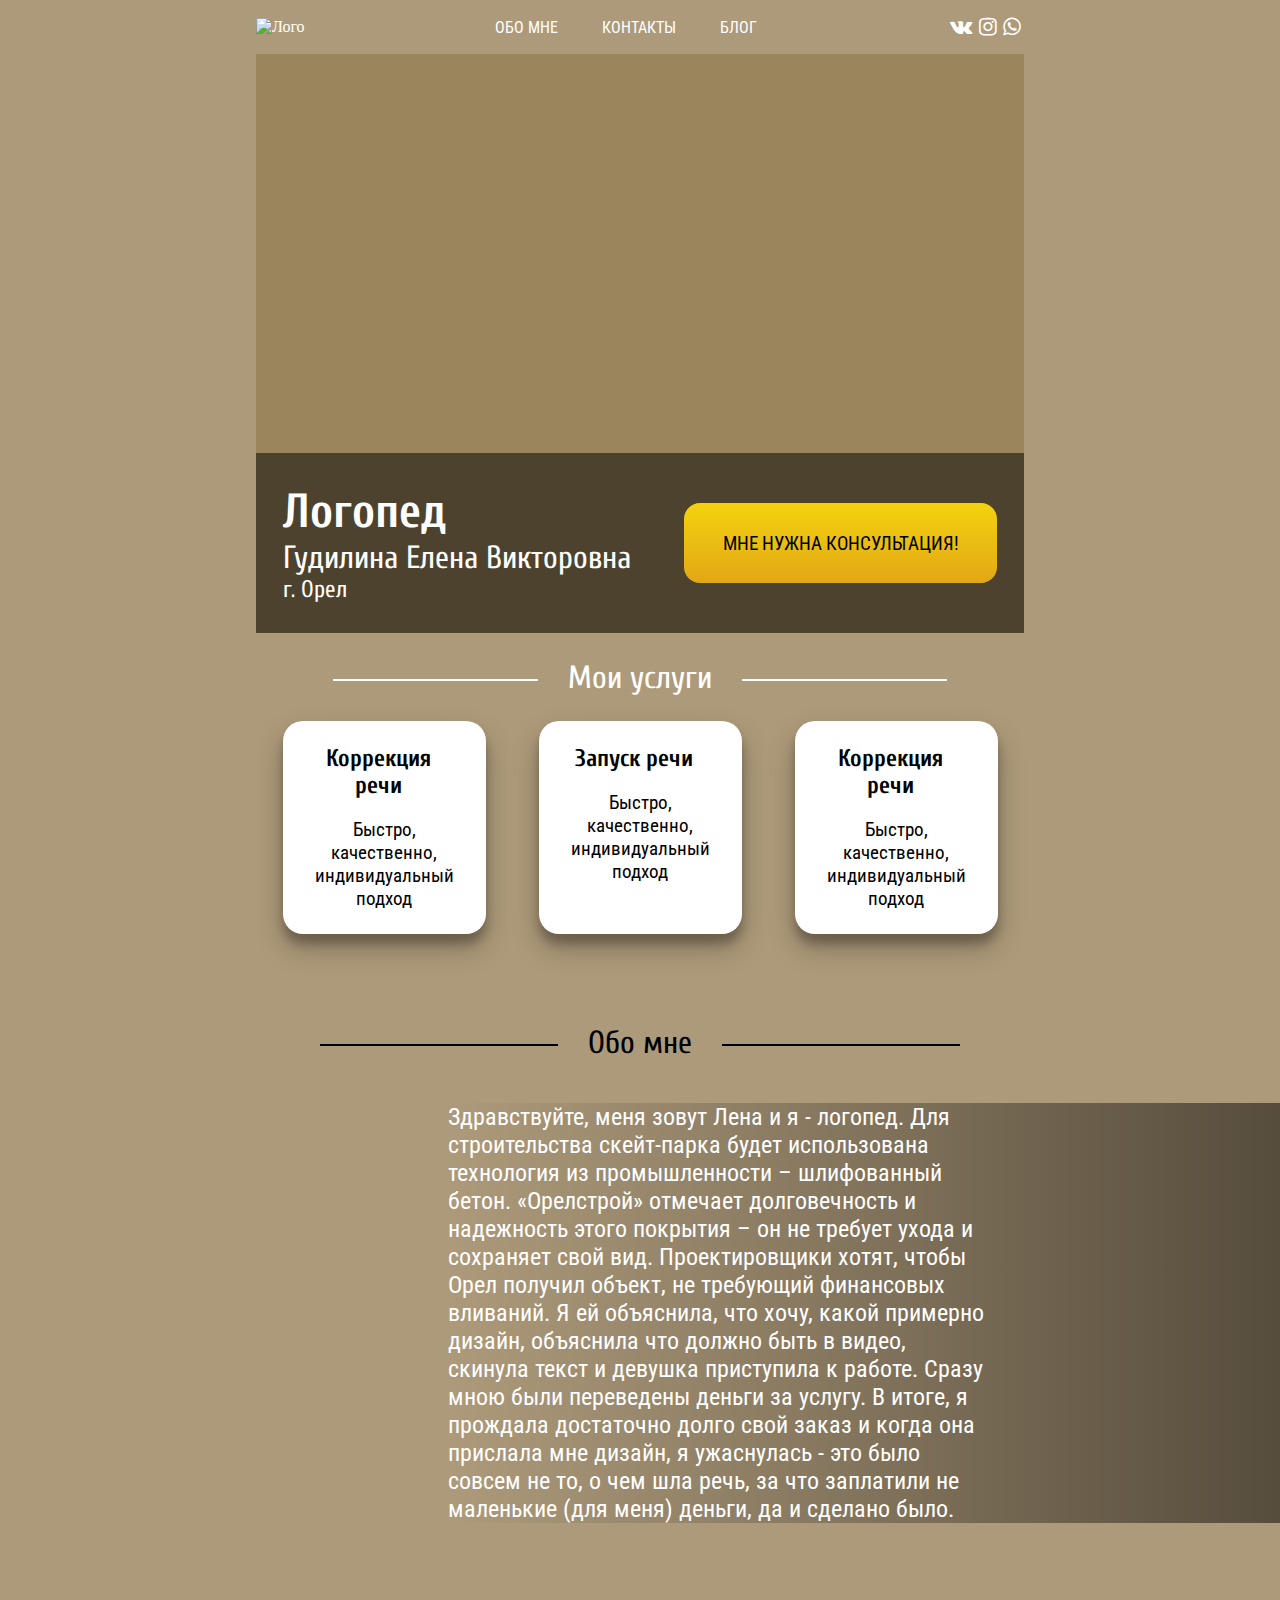
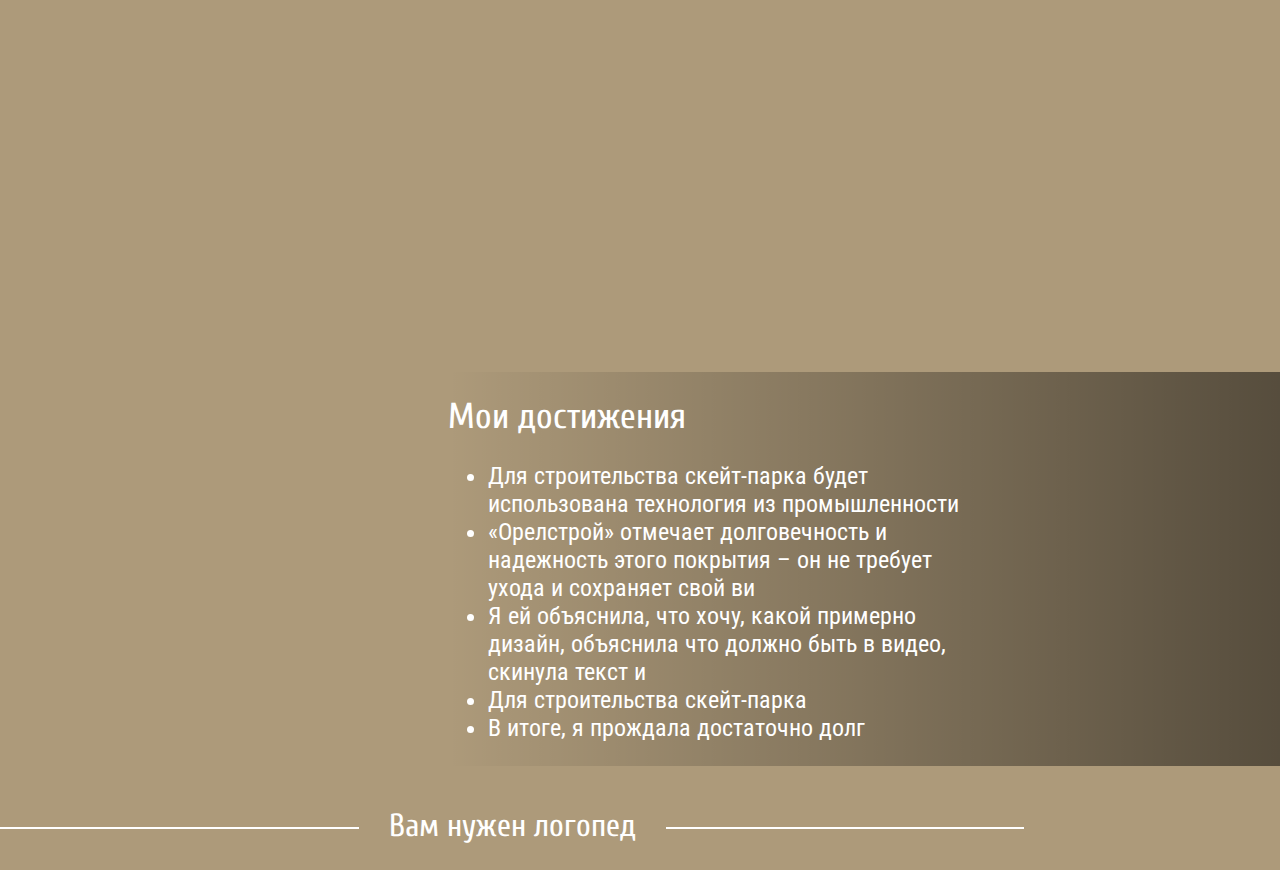
==== index.html @ ac46120a ""About" conpleted" ====
<!DOCTYPE html>
<html lang="ru">
<head>
	<meta charset="UTF-8">
	<title>Document</title>
	
	<link rel="stylesheet" href="https://stackpath.bootstrapcdn.com/font-awesome/4.7.0/css/font-awesome.min.css">
	<link rel="stylesheet" href="css/main.css">
	<link href="https://fonts.googleapis.com/css?family=Cuprum|Roboto+Condensed&display=swap" rel="stylesheet">
	<script src="https://ajax.googleapis.com/ajax/libs/jquery/3.4.1/jquery.min.js"></script>
</head>
<body>
	
<script type="text/javascript">
 $(document).ready(function(){
    $("nav").on("click","a", function (event) {
        event.preventDefault();
        var id  = $(this).attr('href'),
            top = $(id).offset().top;
        $('body,html').animate({scrollTop: top}, 1500);
    });
});
</script>

	<div class="wrapper">
<!-- Титульная часть с меню и картинкой -->			
		<header class="header">
			<div class="header-overlay"></div>
			<div class="menu">
				<div class="menu__logo"><img src="img/logo.png" alt="Лого"></div>
				<nav><ul>
					<li><a class="menu__nav-link" href="#about">ОБО МНЕ</a></li>
					<li><a class="menu__nav-link" href="#">КОНТАКТЫ</a></li>
					<li><a class="menu__nav-link" href="#">БЛОГ</a></li>
				</ul></nav>
				<div class="menu__social">
					<div class="social__social-icon"><a href="#" target="_blank"><i class="fa fa-vk"></i></a></div>
					<div class="social__social-icon"><a href="#" target="_blank"><i class="fa fa-instagram"></i></a></div>
					<div class="social__social-icon"><a href="#" target="_blank"><i class="fa fa-whatsapp"></i></a></div>
				</div>
			</div>
			<div class="title-stripe">
				<div class="text-side">
					<span class="header-big">Логопед</span>
					<span class="header-md">Гудилина Елена Викторовна</span>
					<span class="header-sm">г. Орел</span>
				</div>
				<a class="btn-consult">МНЕ НУЖНА КОНСУЛЬТАЦИЯ!</a>
			</div>
		</header>

			<!-- Услуги -->
		<section class="services">
			<div class="section__header">Мои услуги</div>
			<div class="services__body">
				<div class="services__item">
					<span class="services__item__header">Коррекция речи</span><span class="services__item__body">Быстро, качественно, индивидуальный подход</span>
				</div>
				<div class="services__item">
					<span class="services__item__header">Запуск речи</span><span class="services__item__body">Быстро, качественно, индивидуальный подход</span>
				</div>
				<div class="services__item">
					<span class="services__item__header">Коррекция речи</span><span class="services__item__body">Быстро, качественно, индивидуальный подход</span>
				</div>
			</div>
		</section>
	</div> <!-- Wrapper 60% -->

			<!-- ABOUT -->
	<section id="about">
		<div class="section__header section__header--black">Обо мне</div>
		<div class="wrapper-right">
			<article class="about-1">Здравствуйте, меня зовут Лена и я - логопед. Для строительства скейт-парка будет использована технология из промышленности – шлифованный бетон. «Орелстрой» отмечает долговечность и надежность этого покрытия – он не требует ухода и сохраняет свой вид. Проектировщики хотят, чтобы Орел получил объект, не требующий финансовых вливаний. Я ей объяснила, что хочу, какой примерно дизайн, объяснила что должно быть в видео, скинула текст и девушка приступила к работе. Сразу мною были переведены деньги за услугу. В итоге, я прождала достаточно долго свой заказ и когда она прислала мне дизайн, я ужаснулась - это было совсем не то, о чем шла речь, за что заплатили не маленькие (для меня) деньги, да и сделано было.
			</article>
			<article class="about-1">
				<h1 class="article-header">Мои достижения</h1>
				<ul>
					<li>Для строительства скейт-парка будет использована технология из промышленности</li>
					<li>«Орелстрой» отмечает долговечность и надежность этого покрытия – он не требует ухода и сохраняет свой ви</li>
					<li>Я ей объяснила, что хочу, какой примерно дизайн, объяснила что должно быть в видео, скинула текст и </li>
					<li>Для строительства скейт-парка </li>
					<li>В итоге, я прождала достаточно долг</li>
				</ul>
			</article>
		</div>
	</section>

	<section class="needhelp">
		<header class="section__header">Вам нужен логопед</header>

	</section>

</body>
</html>
---- css/main.css ----
*, *:before, *:after {
  -webkit-box-sizing: border-box;
  box-sizing: border-box; }

body {
  margin: 0;
  background-color: #ad9a7a;
  color: #fff; }

.wrapper {
  width: 60%;
  margin: 0 auto; }

.header {
  display: -webkit-box;
  display: -ms-flexbox;
  display: flex;
  -webkit-box-orient: vertical;
  -webkit-box-direction: normal;
  -ms-flex-direction: column;
  flex-direction: column;
  -webkit-box-pack: justify;
  -ms-flex-pack: justify;
  justify-content: space-between;
  background: url(../img/title-pic.jpg) no-repeat center;
  position: relative;
  min-height: 633px; }

.header-overlay {
  position: absolute;
  opacity: .74;
  z-index: 0;
  left: 0;
  top: 0;
  width: 100%;
  height: 100%;
  background-color: #957e53;
  -webkit-transition: 0.8s;
  -o-transition: 0.8s;
  transition: 0.8s; }
  .header-overlay:hover {
    opacity: 0; }

.menu {
  display: -webkit-box;
  display: -ms-flexbox;
  display: flex;
  -webkit-box-pack: justify;
  -ms-flex-pack: justify;
  justify-content: space-between;
  -webkit-box-align: center;
  -ms-flex-align: center;
  align-items: center;
  background-color: #ad9a7a;
  height: 6vh;
  z-index: 1; }

nav {
  width: 40%; }

nav ul {
  display: -webkit-box;
  display: -ms-flexbox;
  display: flex;
  -ms-flex-pack: distribute;
  justify-content: space-around;
  -webkit-box-align: center;
  -ms-flex-align: center;
  align-items: center;
  padding: 0;
  list-style: none;
  font-family: "Roboto Condensed";
  font-style: uppercase; }

.menu__nav-link {
  text-decoration: none;
  color: #fff;
  -webkit-transition: 1s;
  -o-transition: 1s;
  transition: 1s; }

.menu__social {
  display: -webkit-box;
  display: -ms-flexbox;
  display: flex;
  -ms-flex-pack: distribute;
  justify-content: space-around;
  -webkit-box-align: center;
  -ms-flex-align: center;
  align-items: center;
  width: 10%; }

.social__social-icon {
  font-size: 1.3rem; }

.social__social-icon a {
  display: block;
  color: #fff;
  text-decoration: none; }
  .social__social-icon a:visited {
    color: #fff; }

.social__social-icon .fa-vk:hover {
  color: #507299; }

.social__social-icon .fa-instagram:hover {
  border-radius: 5px;
  color: white;
  background: -webkit-linear-gradient(247deg, #833ab4 0%, #fd1d1d 50%, #fcb045 100%);
  background: -o-linear-gradient(247deg, #833ab4 0%, #fd1d1d 50%, #fcb045 100%);
  background: linear-gradient(203deg, #833ab4 0%, #fd1d1d 50%, #fcb045 100%); }

.social__social-icon .fa-whatsapp:hover {
  color: #25d366; }

.title-stripe {
  display: -webkit-box;
  display: -ms-flexbox;
  display: flex;
  -ms-flex-pack: distribute;
  justify-content: space-around;
  -webkit-box-align: center;
  -ms-flex-align: center;
  align-items: center;
  background: rgba(0, 0, 0, 0.5);
  z-index: 1;
  height: 20vh; }

.text-side {
  display: -webkit-box;
  display: -ms-flexbox;
  display: flex;
  -webkit-box-orient: vertical;
  -webkit-box-direction: normal;
  -ms-flex-direction: column;
  flex-direction: column;
  -ms-flex-pack: distribute;
  justify-content: space-around; }

.header-big {
  display: block;
  font: bold 3rem "Cuprum";
  opacity: 1; }

.header-md {
  display: block;
  font: 2rem "Cuprum"; }

.header-sm {
  display: block;
  font: 1.5rem "Cuprum"; }

a.btn-consult {
  color: black;
  font: 1.2rem "Roboto Condensed";
  text-decoration: none;
  cursor: pointer;
  padding: 1.5em 2em;
  outline: none;
  border: 2px 0 solid none #FDBE33 #000 #D77206;
  border-radius: 16px;
  background: -webkit-gradient(linear, left top, left bottom, from(#f3d20f), to(#e3a716)) #E38916;
  background: -webkit-linear-gradient(#f3d20f, #e3a716) #E38916;
  background: -o-linear-gradient(#f3d20f, #e3a716) #E38916;
  background: linear-gradient(#f3d20f, #e3a716) #E38916;
  -webkit-transition: 0.2s;
  -o-transition: 0.2s;
  transition: 0.2s; }

a.btn-consult:hover {
  background: -webkit-gradient(linear, left top, left bottom, from(#f5ae00), to(#f5ad00)) #f5ae00;
  background: -webkit-linear-gradient(#f5ae00, #f5ad00) #f5ae00;
  background: -o-linear-gradient(#f5ae00, #f5ad00) #f5ae00;
  background: linear-gradient(#f5ae00, #f5ad00) #f5ae00; }

a.btn-consult:active {
  background: -webkit-gradient(linear, left top, left bottom, from(#f59500), to(#f5ae00)) #f59500;
  background: -webkit-linear-gradient(#f59500, #f5ae00) #f59500;
  background: -o-linear-gradient(#f59500, #f5ae00) #f59500;
  background: linear-gradient(#f59500, #f5ae00) #f59500; }

.services {
  display: -webkit-box;
  display: -ms-flexbox;
  display: flex;
  -webkit-box-orient: vertical;
  -webkit-box-direction: normal;
  -ms-flex-direction: column;
  flex-direction: column;
  -webkit-box-align: center;
  -ms-flex-align: center;
  align-items: center; }

.section__header {
  width: 80%;
  padding: 0.8em;
  font: 2rem "Cuprum";
  text-align: center;
  overflow: hidden; }
  .section__header:before, .section__header:after {
    content: '';
    display: inline-block;
    vertical-align: middle;
    width: 100%;
    height: 2px;
    background: #fff;
    position: relative; }
  .section__header:before {
    margin-left: -100%;
    left: -30px; }
  .section__header:after {
    margin-right: -100%;
    right: -30px; }

.section__header--black {
  width: 50%;
  color: black; }
  .section__header--black:before {
    background: black; }
  .section__header--black:after {
    background: black; }

.services__body {
  display: -webkit-box;
  display: -ms-flexbox;
  display: flex;
  -ms-flex-pack: distribute;
  justify-content: space-around;
  padding-bottom: 4em;
  -ms-flex-wrap: wrap;
  flex-wrap: wrap; }

.services__item {
  -ms-flex-preferred-size: 23%;
  flex-basis: 23%;
  color: black;
  font: "Roboto Condensed";
  padding: 1.5em 2em;
  border-radius: 20px;
  background: white;
  -webkit-box-shadow: 0 14px 28px rgba(0, 0, 0, 0.25), 0 10px 10px rgba(0, 0, 0, 0.22);
  box-shadow: 0 14px 28px rgba(0, 0, 0, 0.25), 0 10px 10px rgba(0, 0, 0, 0.22); }

.services__item__header {
  padding: 0 0.5em 0.8em 0;
  display: block;
  text-align: center;
  color: black;
  font: bold 1.5em "Cuprum"; }

.services__item__body {
  display: block;
  text-align: center;
  color: black;
  font: 1.2em "Roboto Condensed"; }

#about {
  display: -webkit-box;
  display: -ms-flexbox;
  display: flex;
  -webkit-box-orient: vertical;
  -webkit-box-direction: normal;
  -ms-flex-direction: column;
  flex-direction: column;
  -webkit-box-align: center;
  -ms-flex-align: center;
  align-items: center;
  background: url("../img/about-bg.jpg") no-repeat center;
  background-size: cover;
  min-height: 1295px; }

.wrapper-right {
  width: 65%;
  height: 70vh;
  display: -webkit-box;
  display: -ms-flexbox;
  display: flex;
  -webkit-box-orient: vertical;
  -webkit-box-direction: normal;
  -ms-flex-direction: column;
  flex-direction: column;
  -webkit-box-pack: justify;
  -ms-flex-pack: justify;
  justify-content: space-between;
  -ms-flex-item-align: end;
  align-self: flex-end;
  padding: 1em 0;
  min-height: 1295px; }

.about-1 {
  padding-right: 35%;
  background: -webkit-gradient(linear, left top, right top, from(rgba(0, 0, 0, 0)), to(rgba(0, 0, 0, 0.5)));
  background: -webkit-linear-gradient(left, rgba(0, 0, 0, 0) 0%, rgba(0, 0, 0, 0.5) 100%);
  background: -o-linear-gradient(left, rgba(0, 0, 0, 0) 0%, rgba(0, 0, 0, 0.5) 100%);
  background: linear-gradient(90deg, rgba(0, 0, 0, 0) 0%, rgba(0, 0, 0, 0.5) 100%);
  font: 1.5em "Roboto Condensed"; }

.article-header {
  font: 1.5em "Cuprum"; }
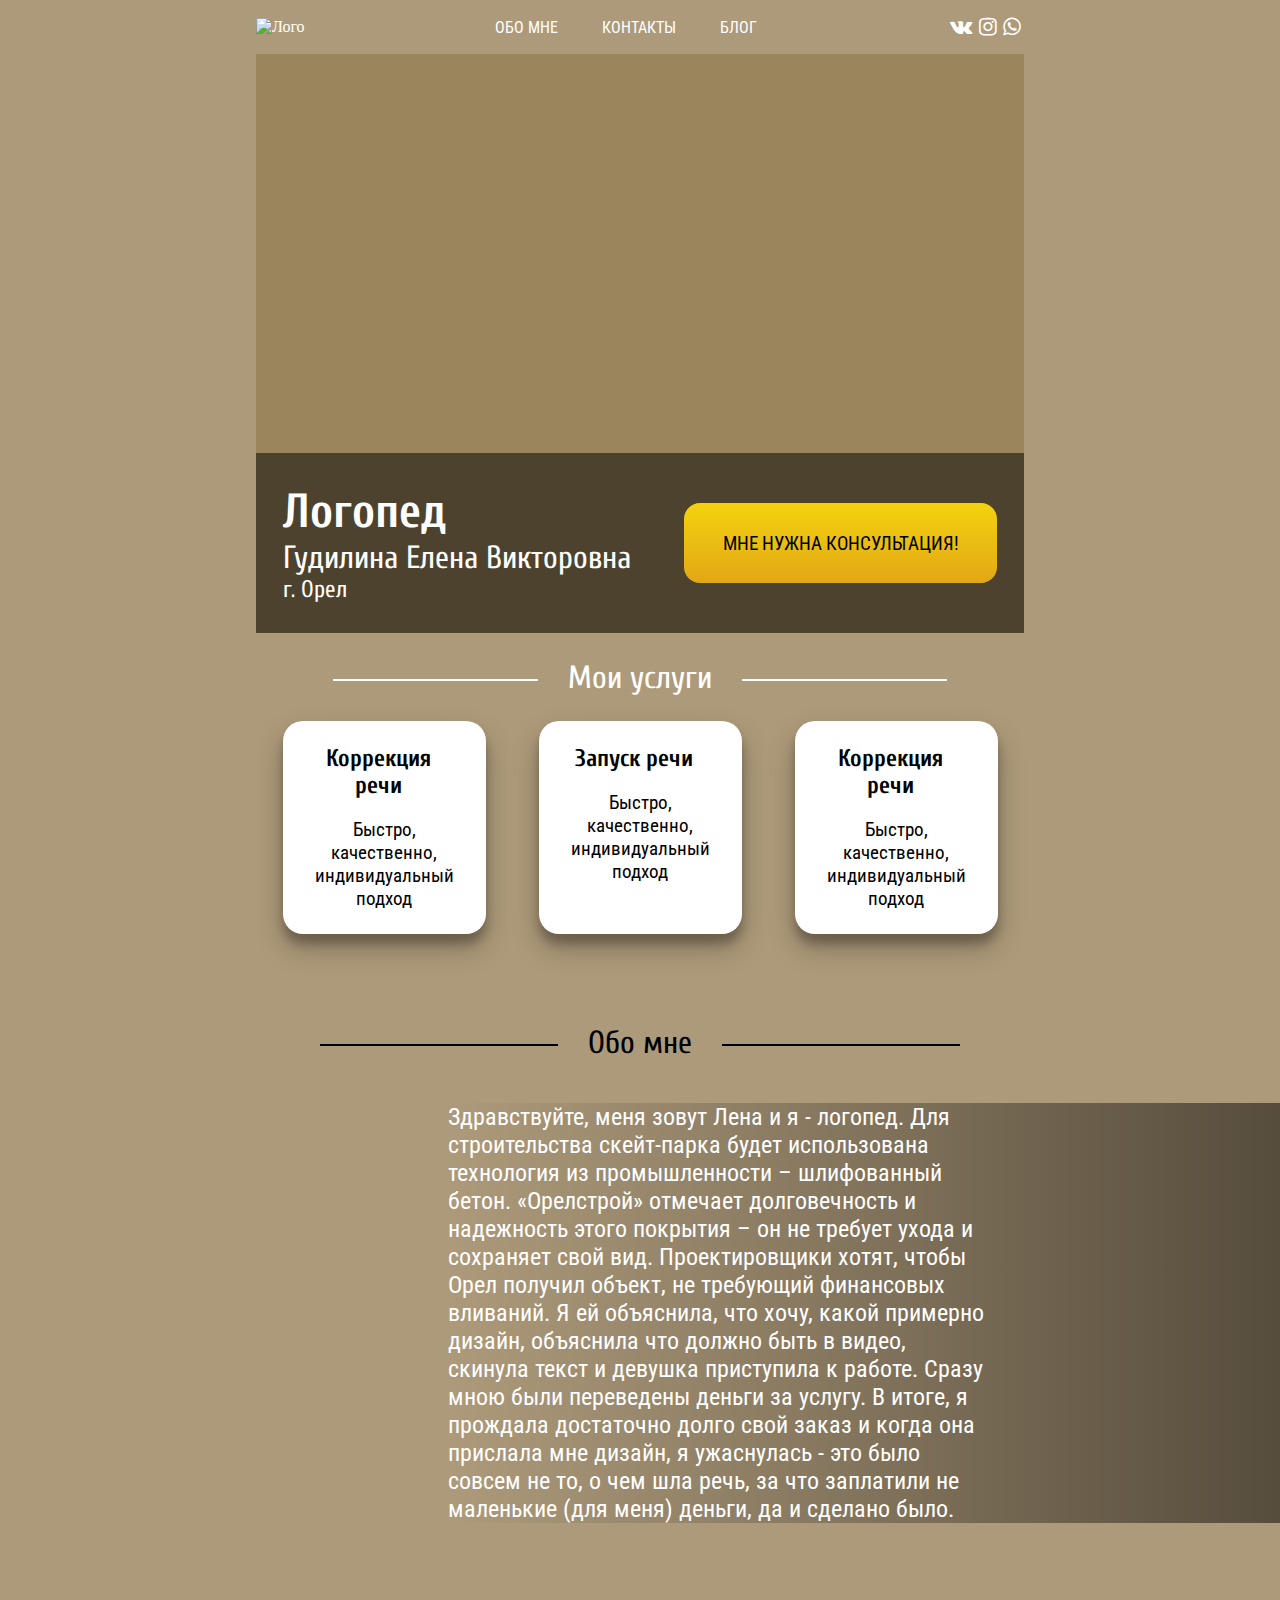
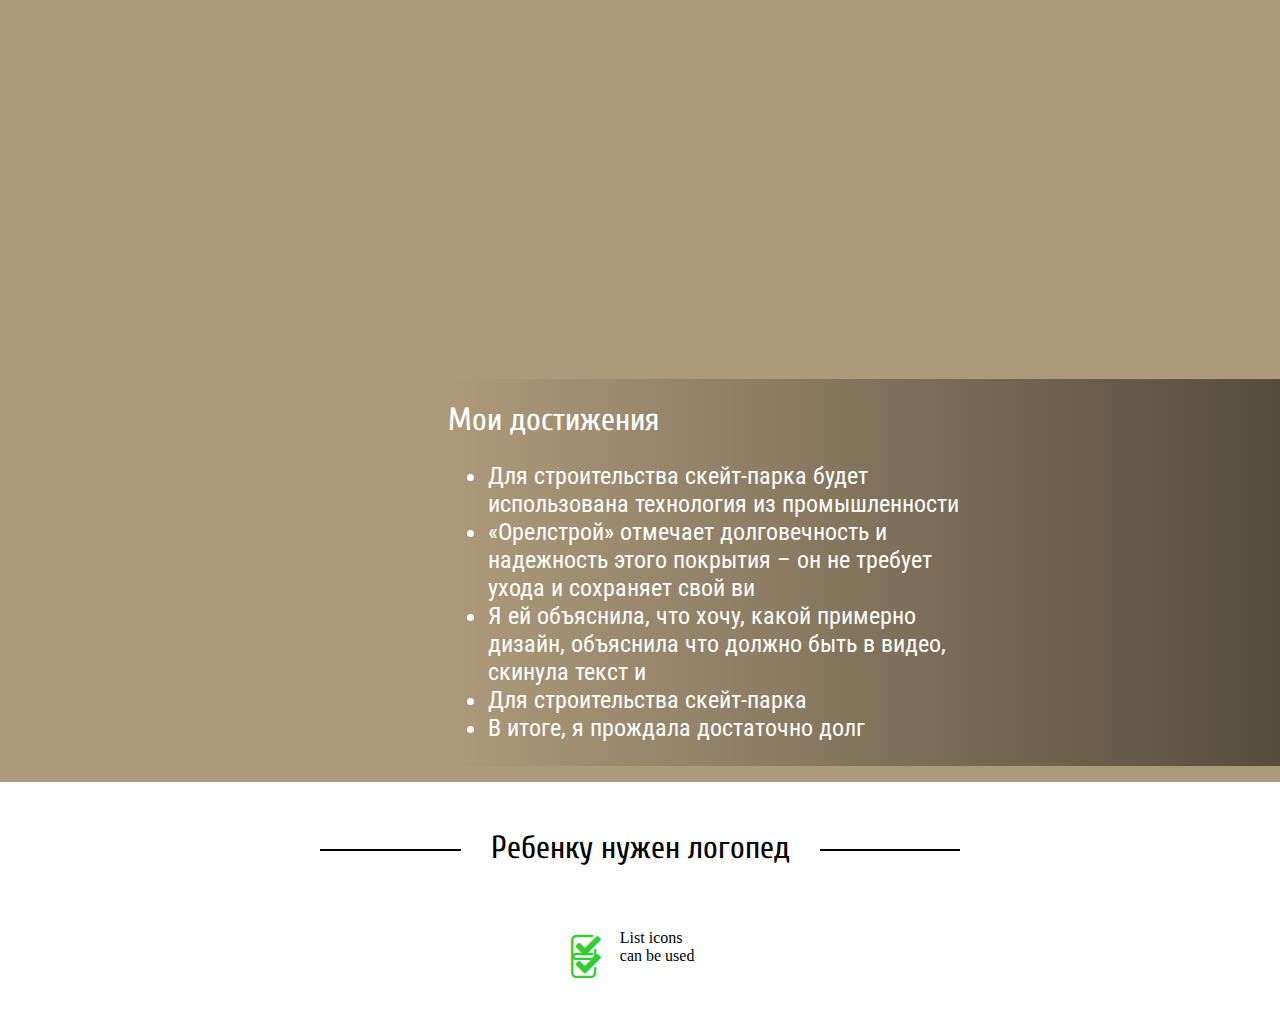
==== commit ccdc6c9a: "починил после неудачного объединения веток" ====
--- a/index.html
+++ b/index.html
@@ -70,10 +70,10 @@
 	<section id="about">
 		<div class="section__header section__header--black">Обо мне</div>
 		<div class="wrapper-right">
-			<article class="about-1">Здравствуйте, меня зовут Лена и я - логопед. Для строительства скейт-парка будет использована технология из промышленности – шлифованный бетон. «Орелстрой» отмечает долговечность и надежность этого покрытия – он не требует ухода и сохраняет свой вид. Проектировщики хотят, чтобы Орел получил объект, не требующий финансовых вливаний. Я ей объяснила, что хочу, какой примерно дизайн, объяснила что должно быть в видео, скинула текст и девушка приступила к работе. Сразу мною были переведены деньги за услугу. В итоге, я прождала достаточно долго свой заказ и когда она прислала мне дизайн, я ужаснулась - это было совсем не то, о чем шла речь, за что заплатили не маленькие (для меня) деньги, да и сделано было.
+			<article class="about-article">Здравствуйте, меня зовут Лена и я - логопед. Для строительства скейт-парка будет использована технология из промышленности – шлифованный бетон. «Орелстрой» отмечает долговечность и надежность этого покрытия – он не требует ухода и сохраняет свой вид. Проектировщики хотят, чтобы Орел получил объект, не требующий финансовых вливаний. Я ей объяснила, что хочу, какой примерно дизайн, объяснила что должно быть в видео, скинула текст и девушка приступила к работе. Сразу мною были переведены деньги за услугу. В итоге, я прождала достаточно долго свой заказ и когда она прислала мне дизайн, я ужаснулась - это было совсем не то, о чем шла речь, за что заплатили не маленькие (для меня) деньги, да и сделано было.
 			</article>
-			<article class="about-1">
-				<h1 class="article-header">Мои достижения</h1>
+			<article class="about-article">
+				<h1 class="header-md">Мои достижения</h1>
 				<ul>
 					<li>Для строительства скейт-парка будет использована технология из промышленности</li>
 					<li>«Орелстрой» отмечает долговечность и надежность этого покрытия – он не требует ухода и сохраняет свой ви</li>
@@ -85,9 +85,16 @@
 		</div>
 	</section>
 
-	<section class="needhelp">
-		<header class="section__header">Вам нужен логопед</header>
-
+	<section id="needhelp">
+		<h1 class="section__header section__header--black">Ребенку нужен логопед</h1>
+		<div class="section-wrapper">
+		<!--	<div class="needhelp-item"><i class="fa fa-check-square-o"></i><span class="center">ASDFGasdfsdjkfhskdj</span></div>-->
+<ul class="fa-ul">
+  <li><i class="fa-li fa fa-check-square-o"></i>List icons</li>
+  <li><i class="fa-li fa fa-check-square-o"></i>can be used</li>
+</ul>
+		</ul>
+		</div>
 	</section>
 
 </body>
--- a/css/main.css
+++ b/css/main.css
@@ -91,6 +91,7 @@
   width: 10%; }
 
 .social__social-icon {
+  display: block;
   font-size: 1.3rem; }
 
 .social__social-icon a {
@@ -287,7 +288,7 @@
   padding: 1em 0;
   min-height: 1295px; }
 
-.about-1 {
+.about-article {
   padding-right: 35%;
   background: -webkit-gradient(linear, left top, right top, from(rgba(0, 0, 0, 0)), to(rgba(0, 0, 0, 0.5)));
   background: -webkit-linear-gradient(left, rgba(0, 0, 0, 0) 0%, rgba(0, 0, 0, 0.5) 100%);
@@ -295,5 +296,49 @@
   background: linear-gradient(90deg, rgba(0, 0, 0, 0) 0%, rgba(0, 0, 0, 0.5) 100%);
   font: 1.5em "Roboto Condensed"; }
 
-.article-header {
-  font: 1.5em "Cuprum"; }
+#needhelp {
+  display: -webkit-box;
+  display: -ms-flexbox;
+  display: flex;
+  -webkit-box-orient: vertical;
+  -webkit-box-direction: normal;
+  -ms-flex-direction: column;
+  flex-direction: column;
+  -webkit-box-align: center;
+  -ms-flex-align: center;
+  align-items: center;
+  background: white;
+  color: black; }
+
+.section-wrapper {
+  display: -webkit-box;
+  display: -ms-flexbox;
+  display: flex;
+  -ms-flex-pack: distribute;
+  justify-content: space-around;
+  -ms-flex-wrap: wrap;
+  flex-wrap: wrap;
+  flex-wrap: wrap;
+  color: black;
+  padding: 0 0 3rem 0; }
+
+.needhelp-item {
+  -ms-flex-preferred-size: 40%;
+  flex-basis: 40%;
+  border: 1px solid red;
+  font: 1.5em "Roboto Condensed";
+  text-align: center;
+  color: black; }
+
+.fa-check-square-o {
+  display: inline-block;
+  font-size: 3em;
+  color: #3c3; }
+
+.center {
+  display: inline-block;
+  border: 1px solid red; }
+
+.fa-li {
+  font-size: 2em;
+  display: block; }
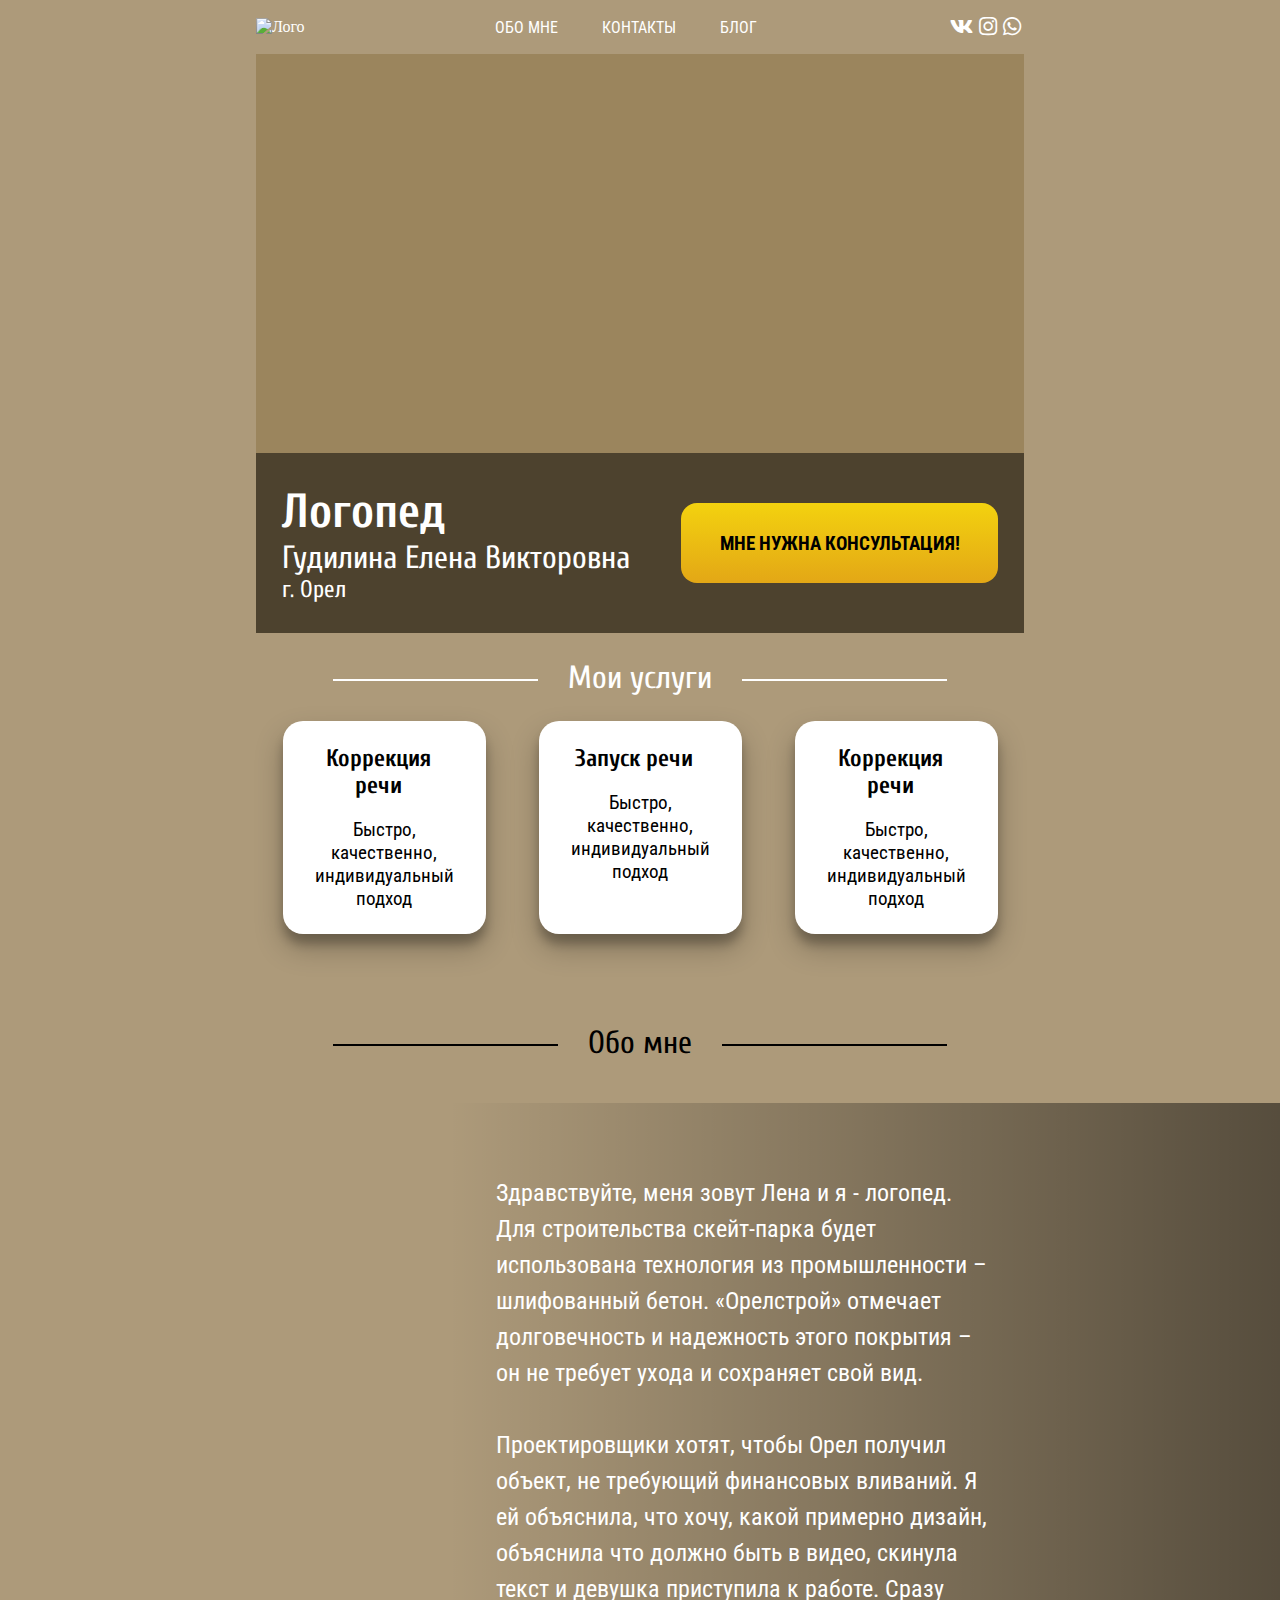
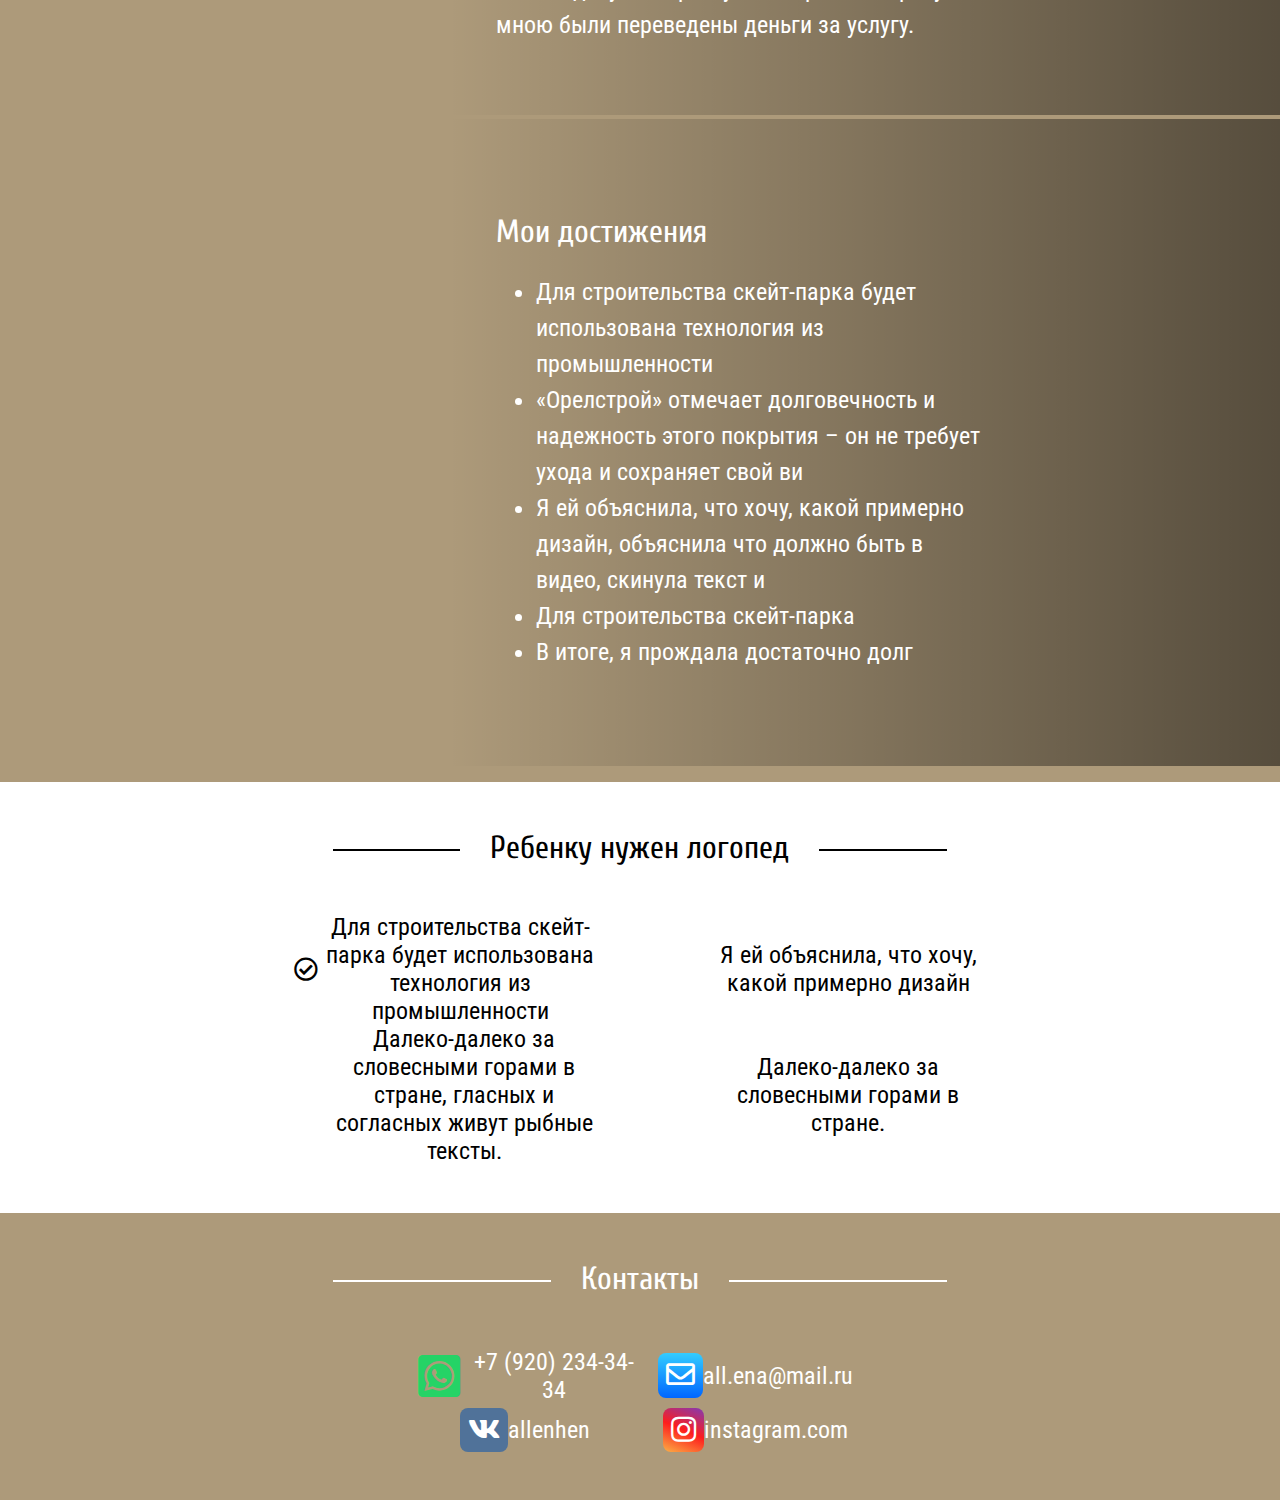
==== commit 804ef6fd: "Contacts pics" ====
--- a/index.html
+++ b/index.html
@@ -4,7 +4,8 @@
 	<meta charset="UTF-8">
 	<title>Document</title>
 	
-	<link rel="stylesheet" href="https://stackpath.bootstrapcdn.com/font-awesome/4.7.0/css/font-awesome.min.css">
+	<!-- <link rel="stylesheet" href="https://stackpath.bootstrapcdn.com/font-awesome/4.7.0/css/font-awesome.min.css"> -->
+	<link rel="stylesheet" href="https://cdnjs.cloudflare.com/ajax/libs/font-awesome/5.9.0/css/all.css">
 	<link rel="stylesheet" href="css/main.css">
 	<link href="https://fonts.googleapis.com/css?family=Cuprum|Roboto+Condensed&display=swap" rel="stylesheet">
 	<script src="https://ajax.googleapis.com/ajax/libs/jquery/3.4.1/jquery.min.js"></script>
@@ -34,9 +35,9 @@
 					<li><a class="menu__nav-link" href="#">БЛОГ</a></li>
 				</ul></nav>
 				<div class="menu__social">
-					<div class="social__social-icon"><a href="#" target="_blank"><i class="fa fa-vk"></i></a></div>
-					<div class="social__social-icon"><a href="#" target="_blank"><i class="fa fa-instagram"></i></a></div>
-					<div class="social__social-icon"><a href="#" target="_blank"><i class="fa fa-whatsapp"></i></a></div>
+					<div class="social__social-icon"><a href="#" target="_blank"><i class="fab fa-vk"></i></a></div>
+					<div class="social__social-icon"><a href="#" target="_blank"><i class="fab fa-instagram"></i></a></div>
+					<div class="social__social-icon"><a href="#" target="_blank"><i class="fab fa-whatsapp"></i></a></div>
 				</div>
 			</div>
 			<div class="title-stripe">
@@ -70,7 +71,8 @@
 	<section id="about">
 		<div class="section__header section__header--black">Обо мне</div>
 		<div class="wrapper-right">
-			<article class="about-article">Здравствуйте, меня зовут Лена и я - логопед. Для строительства скейт-парка будет использована технология из промышленности – шлифованный бетон. «Орелстрой» отмечает долговечность и надежность этого покрытия – он не требует ухода и сохраняет свой вид. Проектировщики хотят, чтобы Орел получил объект, не требующий финансовых вливаний. Я ей объяснила, что хочу, какой примерно дизайн, объяснила что должно быть в видео, скинула текст и девушка приступила к работе. Сразу мною были переведены деньги за услугу. В итоге, я прождала достаточно долго свой заказ и когда она прислала мне дизайн, я ужаснулась - это было совсем не то, о чем шла речь, за что заплатили не маленькие (для меня) деньги, да и сделано было.
+			<article class="about-article">Здравствуйте, меня зовут Лена и я - логопед. Для строительства скейт-парка будет использована технология из промышленности – шлифованный бетон. «Орелстрой» отмечает долговечность и надежность этого покрытия – он не требует ухода и сохраняет свой вид.<br><br>
+			 Проектировщики хотят, чтобы Орел получил объект, не требующий финансовых вливаний. Я ей объяснила, что хочу, какой примерно дизайн, объяснила что должно быть в видео, скинула текст и девушка приступила к работе. Сразу мною были переведены деньги за услугу. 
 			</article>
 			<article class="about-article">
 				<h1 class="header-md">Мои достижения</h1>
@@ -87,15 +89,23 @@
 
 	<section id="needhelp">
 		<h1 class="section__header section__header--black">Ребенку нужен логопед</h1>
-		<div class="section-wrapper">
-		<!--	<div class="needhelp-item"><i class="fa fa-check-square-o"></i><span class="center">ASDFGasdfsdjkfhskdj</span></div>-->
-<ul class="fa-ul">
-  <li><i class="fa-li fa fa-check-square-o"></i>List icons</li>
-  <li><i class="fa-li fa fa-check-square-o"></i>can be used</li>
-</ul>
-		</ul>
+		<div class="needhelp__wrapper">
+			<div class="needhelp__item"><i class="far fa-check-circle"></i><span>Для строительства скейт-парка будет использована технология из промышленности</span></div>
+			<div class="needhelp__item"><i class="fa fa-check-square-o"></i><span> Я ей объяснила, что хочу, какой примерно дизайн</span></div>
+			<div class="needhelp__item"><i class="fa fa-check-square-o"></i><span>Далеко-далеко за словесными горами в стране, гласных и согласных живут рыбные тексты.</span></div>
+			<div class="needhelp__item"><i class="fa fa-check-square-o"></i><span>Далеко-далеко за словесными горами в стране.</span></div>
 		</div>
 	</section>
-
+	<div class="wrapper">
+		<section id="contacts">
+			<h1 class="section__header">Контакты</h1>
+			<div class="contacts__wrapper">
+				<div class="contacts__item"><i class="contact-pic fab fa-whatsapp-square"></i><a class="contact-link" href="tel:+7 (920) 234-34-34">+7 (920) 234-34-34</a></div>
+				<div class="contacts__item"><i class="contact-pic far fa-envelope"></i><a class="contact-link" href="mailto:all.ena@mail.ru">all.ena@mail.ru</a></div>
+				<div class="contacts__item"><i class="contact-pic fab fa-vk"></i><a class="contact-link" href="https://vk.com/allenhen">allenhen</a></div>
+				<div class="contacts__item"><i class="contact-pic fab fa-instagram"></i><a class="contact-link" href="https://instagram.com">instagram.com</a></div>
+			</div>
+		</section>
+	</div>
 </body>
 </html>
--- a/css/main.css
+++ b/css/main.css
@@ -153,7 +153,7 @@
 
 a.btn-consult {
   color: black;
-  font: 1.2rem "Roboto Condensed";
+  font: bold 1.2rem "Roboto Condensed";
   text-decoration: none;
   cursor: pointer;
   padding: 1.5em 2em;
@@ -214,7 +214,7 @@
     right: -30px; }
 
 .section__header--black {
-  width: 50%;
+  width: 48%;
   color: black; }
   .section__header--black:before {
     background: black; }
@@ -247,13 +247,13 @@
   display: block;
   text-align: center;
   color: black;
-  font: bold 1.5em "Cuprum"; }
+  font: bold 1.5rem "Cuprum"; }
 
 .services__item__body {
   display: block;
   text-align: center;
   color: black;
-  font: 1.2em "Roboto Condensed"; }
+  font: 1.2rem "Roboto Condensed"; }
 
 #about {
   display: -webkit-box;
@@ -289,12 +289,13 @@
   min-height: 1295px; }
 
 .about-article {
-  padding-right: 35%;
+  padding: 3em 35% 3em 2em;
   background: -webkit-gradient(linear, left top, right top, from(rgba(0, 0, 0, 0)), to(rgba(0, 0, 0, 0.5)));
   background: -webkit-linear-gradient(left, rgba(0, 0, 0, 0) 0%, rgba(0, 0, 0, 0.5) 100%);
   background: -o-linear-gradient(left, rgba(0, 0, 0, 0) 0%, rgba(0, 0, 0, 0.5) 100%);
   background: linear-gradient(90deg, rgba(0, 0, 0, 0) 0%, rgba(0, 0, 0, 0.5) 100%);
-  font: 1.5em "Roboto Condensed"; }
+  font: 1.5em "Roboto Condensed";
+  line-height: 150%; }
 
 #needhelp {
   display: -webkit-box;
@@ -310,7 +311,8 @@
   background: white;
   color: black; }
 
-.section-wrapper {
+.needhelp__wrapper {
+  width: 60%;
   display: -webkit-box;
   display: -ms-flexbox;
   display: flex;
@@ -318,27 +320,93 @@
   justify-content: space-around;
   -ms-flex-wrap: wrap;
   flex-wrap: wrap;
-  flex-wrap: wrap;
   color: black;
-  padding: 0 0 3rem 0; }
-
-.needhelp-item {
+  padding: 0 0 3em 0; }
+
+.needhelp__item {
   -ms-flex-preferred-size: 40%;
   flex-basis: 40%;
-  border: 1px solid red;
-  font: 1.5em "Roboto Condensed";
+  display: -webkit-box;
+  display: -ms-flexbox;
+  display: flex;
+  -webkit-box-align: center;
+  -ms-flex-align: center;
+  align-items: center;
+  font: 1.5rem "Roboto Condensed";
   text-align: center;
   color: black; }
 
 .fa-check-square-o {
   display: inline-block;
-  font-size: 3em;
-  color: #3c3; }
-
-.center {
-  display: inline-block;
-  border: 1px solid red; }
-
-.fa-li {
-  font-size: 2em;
-  display: block; }
+  font-size: 4rem;
+  color: #3c3;
+  padding: 1rem; }
+
+#contacts {
+  display: -webkit-box;
+  display: -ms-flexbox;
+  display: flex;
+  -webkit-box-orient: vertical;
+  -webkit-box-direction: normal;
+  -ms-flex-direction: column;
+  flex-direction: column;
+  -webkit-box-align: center;
+  -ms-flex-align: center;
+  align-items: center;
+  -ms-flex-wrap: wrap;
+  flex-wrap: wrap; }
+
+.contacts__wrapper {
+  width: 60%;
+  display: -webkit-box;
+  display: -ms-flexbox;
+  display: flex;
+  -ms-flex-pack: distribute;
+  justify-content: space-around;
+  -ms-flex-wrap: wrap;
+  flex-wrap: wrap;
+  color: white;
+  padding: 0 0 3em 0; }
+
+.contacts__item {
+  -ms-flex-preferred-size: 50%;
+  flex-basis: 50%;
+  display: -webkit-box;
+  display: -ms-flexbox;
+  display: flex;
+  -webkit-box-pack: center;
+  -ms-flex-pack: center;
+  justify-content: center;
+  -webkit-box-align: center;
+  -ms-flex-align: center;
+  align-items: center;
+  font: 1.5rem "Roboto Condensed";
+  text-align: center;
+  color: white; }
+
+.contact-link {
+  text-decoration: none;
+  color: white; }
+
+.contact-pic {
+  font-size: 1.8rem;
+  padding: 0.5rem;
+  border-radius: .5rem; }
+
+.contact-pic.fa-whatsapp-square {
+  color: #25d366;
+  font-size: 3rem; }
+
+.contact-pic.fa-envelope {
+  background: -webkit-gradient(linear, left bottom, left top, from(#0066ff), to(#33ccff));
+  background: -webkit-linear-gradient(bottom, #0066ff 0%, #33ccff 100%);
+  background: -o-linear-gradient(bottom, #0066ff 0%, #33ccff 100%);
+  background: linear-gradient(0deg, #0066ff 0%, #33ccff 100%); }
+
+.contact-pic.fa-vk {
+  background: #507299; }
+
+.contact-pic.fa-instagram {
+  background: -webkit-linear-gradient(247deg, #833ab4 0%, #fd1d1d 50%, #fcb045 100%);
+  background: -o-linear-gradient(247deg, #833ab4 0%, #fd1d1d 50%, #fcb045 100%);
+  background: linear-gradient(203deg, #833ab4 0%, #fd1d1d 50%, #fcb045 100%); }
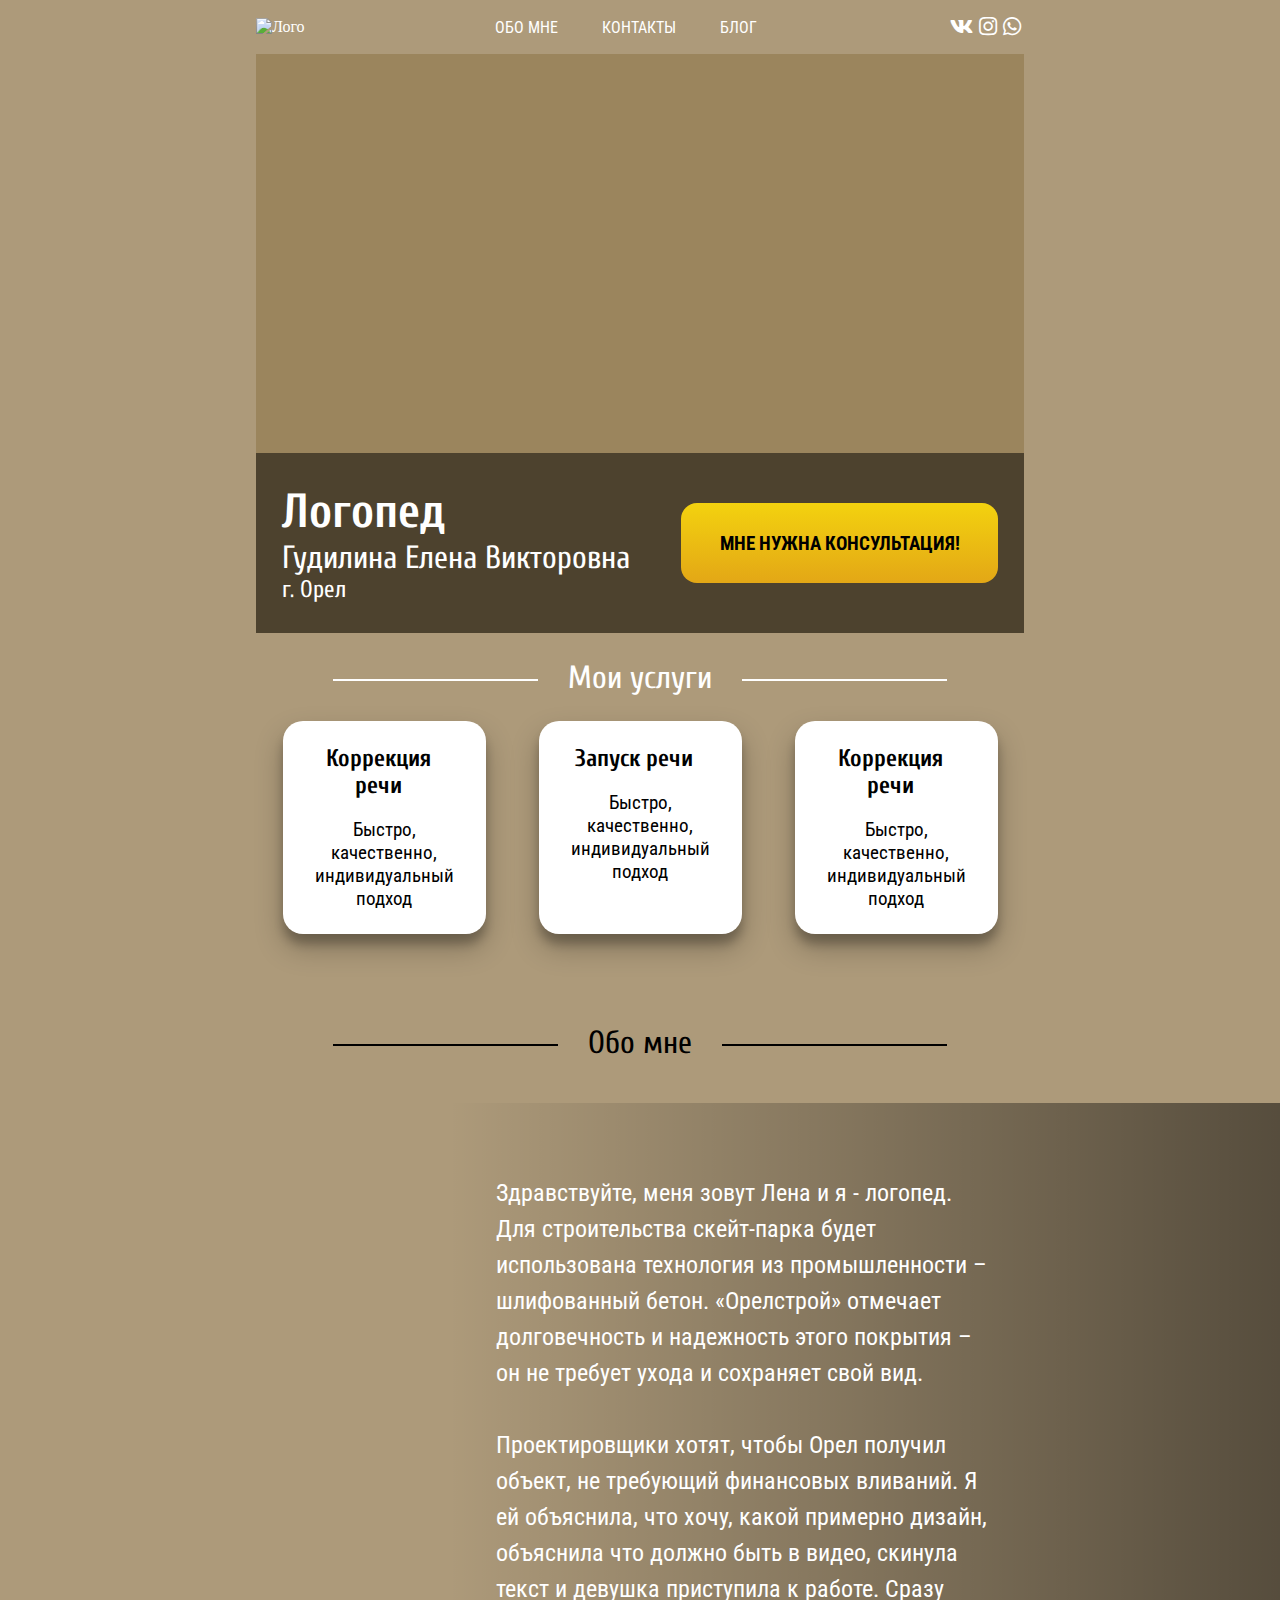
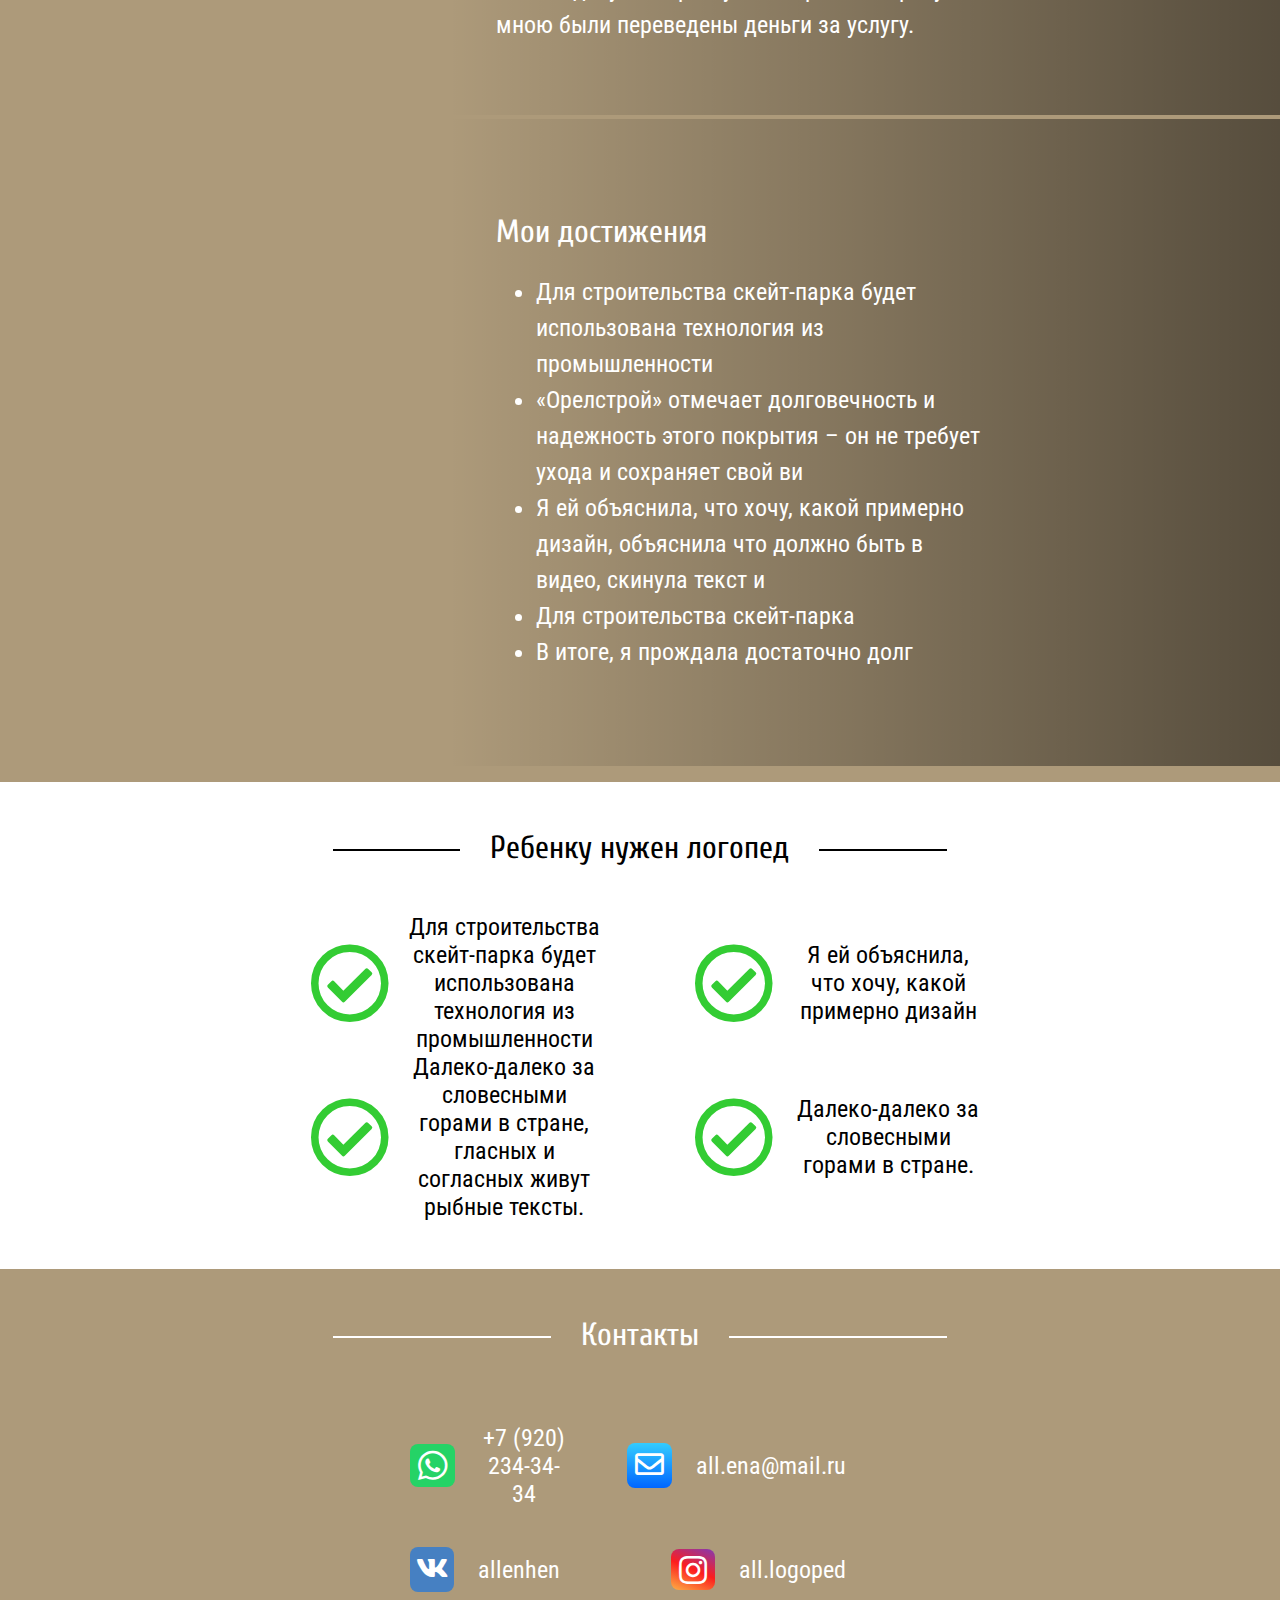
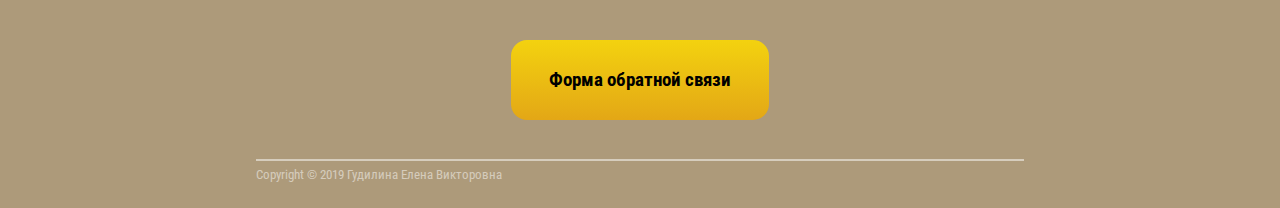
==== commit d0db3033: "Modal form (VIP)" ====
--- a/index.html
+++ b/index.html
@@ -6,13 +6,16 @@
 	
 	<!-- <link rel="stylesheet" href="https://stackpath.bootstrapcdn.com/font-awesome/4.7.0/css/font-awesome.min.css"> -->
 	<link rel="stylesheet" href="https://cdnjs.cloudflare.com/ajax/libs/font-awesome/5.9.0/css/all.css">
+	<link rel="stylesheet" href="https://code.jquery.com/jquery-3.4.1.min.js">
 	<link rel="stylesheet" href="css/main.css">
 	<link href="https://fonts.googleapis.com/css?family=Cuprum|Roboto+Condensed&display=swap" rel="stylesheet">
 	<script src="https://ajax.googleapis.com/ajax/libs/jquery/3.4.1/jquery.min.js"></script>
+
 </head>
 <body>
 	
 <script type="text/javascript">
+	//Плавный переход по ссылке
  $(document).ready(function(){
     $("nav").on("click","a", function (event) {
         event.preventDefault();
@@ -21,7 +24,42 @@
         $('body,html').animate({scrollTop: top}, 1500);
     });
 });
+
+ //Визуализация Pop-up
+ $(document).ready(function(){
+
+	let 
+	Popup = document.getElementById('popup-feedback'),
+	PopupToggle = document.getElementById('btn-consult'),
+	CloseBtn = document.getElementById('btn-popup-close');
+
+	PopupToggle.onclick = function () {
+		Popup.style.display = 'flex';
+	};
+	CloseBtn.onclick =  function () {
+		Popup.style.display = 'none';
+	};
+	window.onclick =  function (event) {
+		if (event.target == Popup) {
+		Popup.style.display = 'none';
+		};
+	};
+});
 </script>
+
+<!--  POPUP -->
+<div  id="popup-feedback">
+	<!--  <div class="popup-feedback__content">-->
+		<form class="feedback-form">
+			<button type="button" class="btn-popup-close" id="btn-popup-close"><i class="far fa-times-circle"></i></button>		
+    		<input type="text" name="name" class="popup-feedback__name">Ваше имя</input>
+    		<input type="text" name="e-mail" class="popup-feedback__mail" value="sdkfjghs">E-mail</input>
+    		<button class="btn-popup-submit" >Отправить</button>
+    	</form>
+    
+</div>
+
+<!-- -------------------------- -->
 
 	<div class="wrapper">
 <!-- Титульная часть с меню и картинкой -->			
@@ -31,13 +69,13 @@
 				<div class="menu__logo"><img src="img/logo.png" alt="Лого"></div>
 				<nav><ul>
 					<li><a class="menu__nav-link" href="#about">ОБО МНЕ</a></li>
-					<li><a class="menu__nav-link" href="#">КОНТАКТЫ</a></li>
+					<li><a class="menu__nav-link" href="#contacts">КОНТАКТЫ</a></li>
 					<li><a class="menu__nav-link" href="#">БЛОГ</a></li>
 				</ul></nav>
 				<div class="menu__social">
-					<div class="social__social-icon"><a href="#" target="_blank"><i class="fab fa-vk"></i></a></div>
-					<div class="social__social-icon"><a href="#" target="_blank"><i class="fab fa-instagram"></i></a></div>
-					<div class="social__social-icon"><a href="#" target="_blank"><i class="fab fa-whatsapp"></i></a></div>
+					<div class="social__social-icon"><a href="https://vk.com/allenhen" target="_blank"><i class="fab fa-vk"></i></a></div>
+					<div class="social__social-icon"><a href="https://instagram.com/all.logoped" target="_blank"><i class="fab fa-instagram"></i></a></div>
+					<div class="social__social-icon"><a href="tel:+79202343434" target="_blank"><i class="fab fa-whatsapp"></i></a></div>
 				</div>
 			</div>
 			<div class="title-stripe">
@@ -46,7 +84,7 @@
 					<span class="header-md">Гудилина Елена Викторовна</span>
 					<span class="header-sm">г. Орел</span>
 				</div>
-				<a class="btn-consult">МНЕ НУЖНА КОНСУЛЬТАЦИЯ!</a>
+				<button class="btn-consult" id="btn-consult">МНЕ НУЖНА КОНСУЛЬТАЦИЯ!</button>
 			</div>
 		</header>
 
@@ -91,21 +129,26 @@
 		<h1 class="section__header section__header--black">Ребенку нужен логопед</h1>
 		<div class="needhelp__wrapper">
 			<div class="needhelp__item"><i class="far fa-check-circle"></i><span>Для строительства скейт-парка будет использована технология из промышленности</span></div>
-			<div class="needhelp__item"><i class="fa fa-check-square-o"></i><span> Я ей объяснила, что хочу, какой примерно дизайн</span></div>
-			<div class="needhelp__item"><i class="fa fa-check-square-o"></i><span>Далеко-далеко за словесными горами в стране, гласных и согласных живут рыбные тексты.</span></div>
-			<div class="needhelp__item"><i class="fa fa-check-square-o"></i><span>Далеко-далеко за словесными горами в стране.</span></div>
+			<div class="needhelp__item"><i class="far fa-check-circle"></i><span> Я ей объяснила, что хочу, какой примерно дизайн</span></div>
+			<div class="needhelp__item"><i class="far fa-check-circle"></i><span>Далеко-далеко за словесными горами в стране, гласных и согласных живут рыбные тексты.</span></div>
+			<div class="needhelp__item"><i class="far fa-check-circle"></i><span>Далеко-далеко за словесными горами в стране.</span></div>
 		</div>
 	</section>
 	<div class="wrapper">
 		<section id="contacts">
 			<h1 class="section__header">Контакты</h1>
 			<div class="contacts__wrapper">
-				<div class="contacts__item"><i class="contact-pic fab fa-whatsapp-square"></i><a class="contact-link" href="tel:+7 (920) 234-34-34">+7 (920) 234-34-34</a></div>
+				<div class="contacts__item"><i class="contact-pic fab fa-whatsapp"></i><a class="contact-link" href="tel:+79202343434">+7 (920) 234-34-34</a></div>
 				<div class="contacts__item"><i class="contact-pic far fa-envelope"></i><a class="contact-link" href="mailto:all.ena@mail.ru">all.ena@mail.ru</a></div>
 				<div class="contacts__item"><i class="contact-pic fab fa-vk"></i><a class="contact-link" href="https://vk.com/allenhen">allenhen</a></div>
-				<div class="contacts__item"><i class="contact-pic fab fa-instagram"></i><a class="contact-link" href="https://instagram.com">instagram.com</a></div>
+				<div class="contacts__item"><i class="contact-pic fab fa-instagram"></i><a class="contact-link" href="https://instagram.com/all.logoped">all.logoped</a></div>
 			</div>
+			<a class="btn-consult">Форма обратной связи</a>
 		</section>
+		<footer>
+			<hr>
+			<span>Copyright &copy; 2019 Гудилина Елена Викторовна</span>
+		</footer>
 	</div>
 </body>
 </html>
--- a/css/main.css
+++ b/css/main.css
@@ -102,7 +102,7 @@
     color: #fff; }
 
 .social__social-icon .fa-vk:hover {
-  color: #507299; }
+  color: #4680C2; }
 
 .social__social-icon .fa-instagram:hover {
   border-radius: 5px;
@@ -112,7 +112,7 @@
   background: linear-gradient(203deg, #833ab4 0%, #fd1d1d 50%, #fcb045 100%); }
 
 .social__social-icon .fa-whatsapp:hover {
-  color: #25d366; }
+  color: #25D366; }
 
 .title-stripe {
   display: -webkit-box;
@@ -151,14 +151,11 @@
   display: block;
   font: 1.5rem "Cuprum"; }
 
-a.btn-consult {
+.btn-consult {
   color: black;
   font: bold 1.2rem "Roboto Condensed";
-  text-decoration: none;
-  cursor: pointer;
   padding: 1.5em 2em;
-  outline: none;
-  border: 2px 0 solid none #FDBE33 #000 #D77206;
+  border: none;
   border-radius: 16px;
   background: -webkit-gradient(linear, left top, left bottom, from(#f3d20f), to(#e3a716)) #E38916;
   background: -webkit-linear-gradient(#f3d20f, #e3a716) #E38916;
@@ -168,17 +165,11 @@
   -o-transition: 0.2s;
   transition: 0.2s; }
 
-a.btn-consult:hover {
+.btn-consult:hover {
   background: -webkit-gradient(linear, left top, left bottom, from(#f5ae00), to(#f5ad00)) #f5ae00;
   background: -webkit-linear-gradient(#f5ae00, #f5ad00) #f5ae00;
   background: -o-linear-gradient(#f5ae00, #f5ad00) #f5ae00;
   background: linear-gradient(#f5ae00, #f5ad00) #f5ae00; }
-
-a.btn-consult:active {
-  background: -webkit-gradient(linear, left top, left bottom, from(#f59500), to(#f5ae00)) #f59500;
-  background: -webkit-linear-gradient(#f59500, #f5ae00) #f59500;
-  background: -o-linear-gradient(#f59500, #f5ae00) #f59500;
-  background: linear-gradient(#f59500, #f5ae00) #f59500; }
 
 .services {
   display: -webkit-box;
@@ -342,6 +333,12 @@
   color: #3c3;
   padding: 1rem; }
 
+.fa-check-circle {
+  display: inline-block;
+  font-size: 5rem;
+  color: #3c3;
+  padding: 1rem; }
+
 #contacts {
   display: -webkit-box;
   display: -ms-flexbox;
@@ -354,29 +351,31 @@
   -ms-flex-align: center;
   align-items: center;
   -ms-flex-wrap: wrap;
-  flex-wrap: wrap; }
+  flex-wrap: wrap;
+  padding-bottom: 2em; }
 
 .contacts__wrapper {
   width: 60%;
   display: -webkit-box;
   display: -ms-flexbox;
   display: flex;
-  -ms-flex-pack: distribute;
-  justify-content: space-around;
+  -webkit-box-pack: justify;
+  -ms-flex-pack: justify;
+  justify-content: space-between;
   -ms-flex-wrap: wrap;
   flex-wrap: wrap;
   color: white;
-  padding: 0 0 3em 0; }
+  padding-bottom: 2em; }
 
 .contacts__item {
-  -ms-flex-preferred-size: 50%;
-  flex-basis: 50%;
-  display: -webkit-box;
-  display: -ms-flexbox;
-  display: flex;
-  -webkit-box-pack: center;
-  -ms-flex-pack: center;
-  justify-content: center;
+  -ms-flex-preferred-size: 40%;
+  flex-basis: 40%;
+  display: -webkit-box;
+  display: -ms-flexbox;
+  display: flex;
+  -webkit-box-pack: start;
+  -ms-flex-pack: start;
+  justify-content: flex-start;
   -webkit-box-align: center;
   -ms-flex-align: center;
   align-items: center;
@@ -384,29 +383,113 @@
   text-align: center;
   color: white; }
 
-.contact-link {
-  text-decoration: none;
-  color: white; }
-
 .contact-pic {
+  border-radius: .5rem; }
+
+.contact-pic.fa-whatsapp {
+  font-size: 2.1rem;
+  padding: .3rem .5rem;
+  background: #25D366; }
+
+.contact-pic.fa-envelope {
   font-size: 1.8rem;
-  padding: 0.5rem;
-  border-radius: .5rem; }
-
-.contact-pic.fa-whatsapp-square {
-  color: #25d366;
-  font-size: 3rem; }
-
-.contact-pic.fa-envelope {
+  padding: .5rem;
   background: -webkit-gradient(linear, left bottom, left top, from(#0066ff), to(#33ccff));
   background: -webkit-linear-gradient(bottom, #0066ff 0%, #33ccff 100%);
   background: -o-linear-gradient(bottom, #0066ff 0%, #33ccff 100%);
   background: linear-gradient(0deg, #0066ff 0%, #33ccff 100%); }
 
 .contact-pic.fa-vk {
-  background: #507299; }
+  font-size: 1.8rem;
+  padding: .5rem .4rem;
+  background: #4680C2; }
 
 .contact-pic.fa-instagram {
+  font-size: 2rem;
+  padding: .3rem .5rem;
   background: -webkit-linear-gradient(247deg, #833ab4 0%, #fd1d1d 50%, #fcb045 100%);
   background: -o-linear-gradient(247deg, #833ab4 0%, #fd1d1d 50%, #fcb045 100%);
   background: linear-gradient(203deg, #833ab4 0%, #fd1d1d 50%, #fcb045 100%); }
+
+.contact-link {
+  display: block;
+  text-decoration: none;
+  color: white;
+  padding: 1em 1em; }
+
+footer {
+  font: 0.8rem "Roboto Condensed";
+  color: rgba(255, 255, 255, 0.5);
+  padding-bottom: 2em; }
+
+footer hr {
+  border: none;
+  height: 2px;
+  background-color: rgba(255, 255, 255, 0.5); }
+
+#popup-feedback {
+  position: fixed;
+  width: 100%;
+  height: 100%;
+  display: none;
+  -webkit-box-pack: center;
+  -ms-flex-pack: center;
+  justify-content: center;
+  -webkit-box-align: center;
+  -ms-flex-align: center;
+  align-items: center;
+  background-color: rgba(0, 0, 0, 0.3);
+  z-index: 2; }
+
+.popup-feedback__content {
+  display: -webkit-box;
+  display: -ms-flexbox;
+  display: flex;
+  -webkit-box-orient: vertical;
+  -webkit-box-direction: normal;
+  -ms-flex-direction: column;
+  flex-direction: column;
+  -webkit-box-align: start;
+  -ms-flex-align: start;
+  align-items: flex-start; }
+
+.feedback-form {
+  width: 300px;
+  height: 500px;
+  min-width: 300px;
+  min-height: 500px;
+  display: -webkit-box;
+  display: -ms-flexbox;
+  display: flex;
+  -webkit-box-orient: vertical;
+  -webkit-box-direction: normal;
+  -ms-flex-direction: column;
+  flex-direction: column;
+  -webkit-box-pack: justify;
+  -ms-flex-pack: justify;
+  justify-content: space-between;
+  -webkit-box-align: center;
+  -ms-flex-align: center;
+  align-items: center;
+  border-radius: 2em;
+  padding: 3em;
+  background-color: white;
+  color: black; }
+
+.btn-popup-close {
+  -ms-flex-item-align: end;
+  align-self: flex-end;
+  border: none;
+  font-size: 3rem;
+  padding: .3rem .5rem;
+  border: none;
+  background: none; }
+
+.btn-popup-submit {
+  border: 0 none;
+  -ms-flex-item-align: center;
+  -ms-grid-row-align: center;
+  align-self: center;
+  background: none;
+    background-font-size: 4rem;
+  padding: .3rem .5rem; }
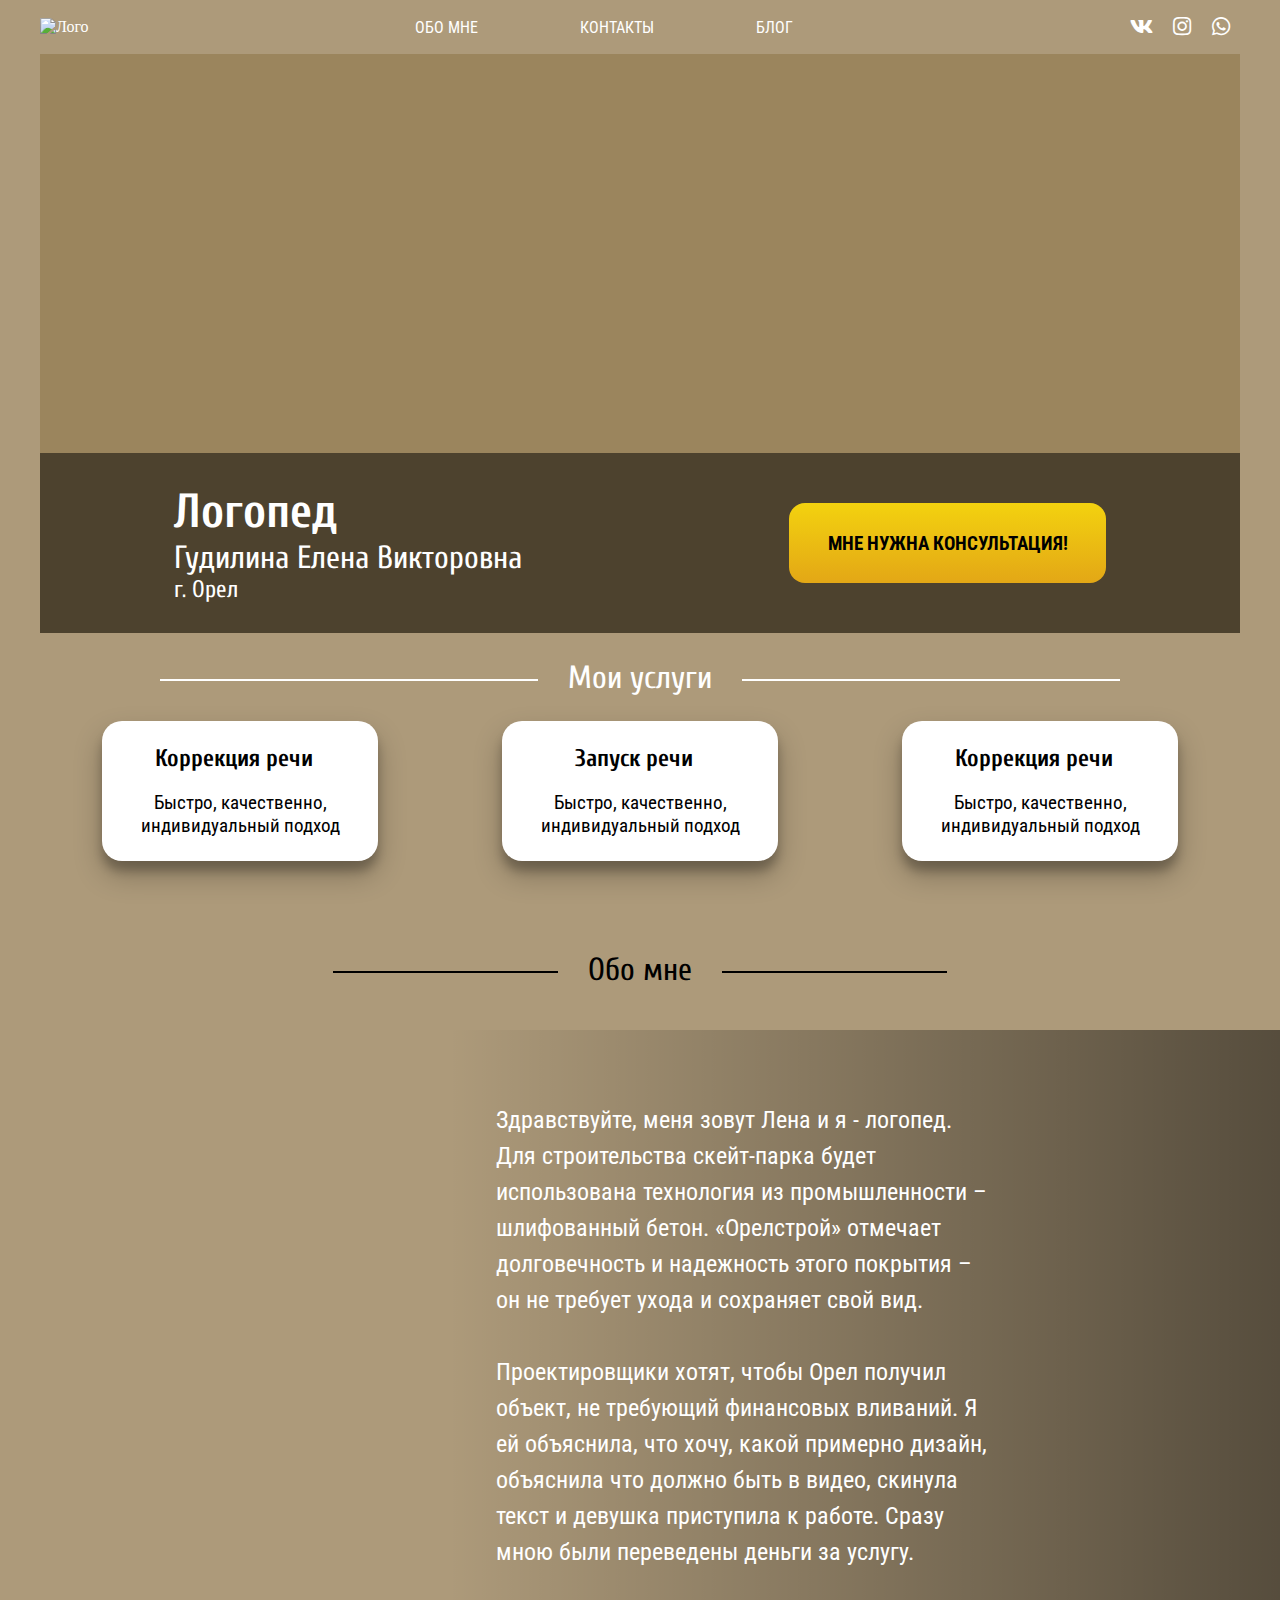
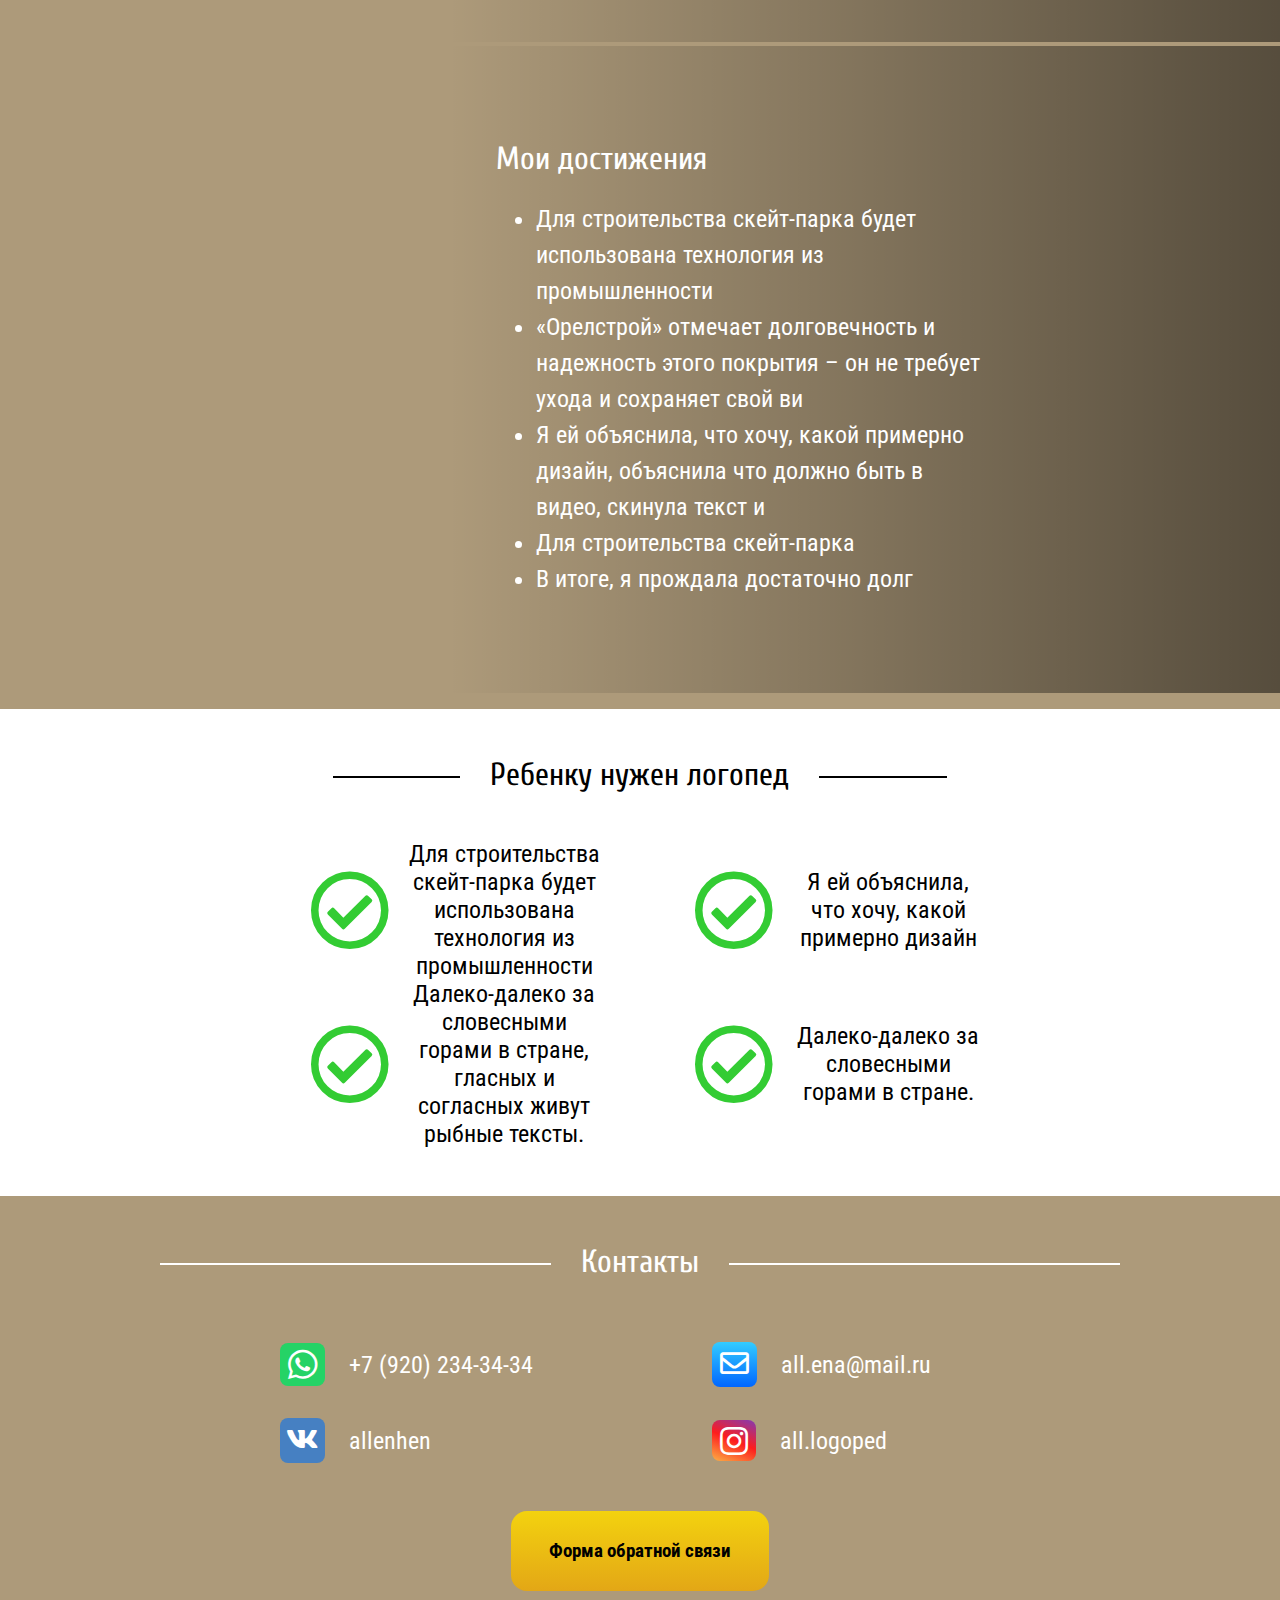
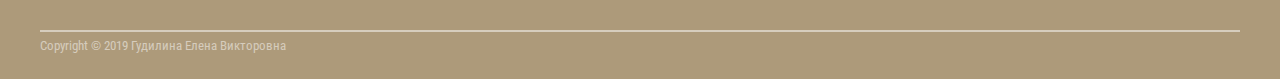
==== commit d5e5c7e3: "animate scrolling to top" ====
--- a/index.html
+++ b/index.html
@@ -6,36 +6,58 @@
 	
 	<!-- <link rel="stylesheet" href="https://stackpath.bootstrapcdn.com/font-awesome/4.7.0/css/font-awesome.min.css"> -->
 	<link rel="stylesheet" href="https://cdnjs.cloudflare.com/ajax/libs/font-awesome/5.9.0/css/all.css">
-	<link rel="stylesheet" href="https://code.jquery.com/jquery-3.4.1.min.js">
-	<link rel="stylesheet" href="css/main.css">
+	<!--href="https://code.jquery.com/jquery-3.4.1.min.js" -->
+	<link rel="stylesheet" href="css/styles.css">
 	<link href="https://fonts.googleapis.com/css?family=Cuprum|Roboto+Condensed&display=swap" rel="stylesheet">
-	<script src="https://ajax.googleapis.com/ajax/libs/jquery/3.4.1/jquery.min.js"></script>
+	<!-- <script src="https://ajax.googleapis.com/ajax/libs/jquery/3.4.1/jquery.min.js"></script> -->
+	<script src="https://code.jquery.com/jquery-3.4.1.min.js"></script>
+	<script src="js/jquery.inputmask.min.js"></script>
 
 </head>
 <body>
 	
 <script type="text/javascript">
-	//Плавный переход по ссылке
+
  $(document).ready(function(){
-    $("nav").on("click","a", function (event) {
+
+ //Маски полей ввода
+	$("#phone").inputmask("+7 (999) 999-99-99");
+
+	//"*{1,20}[.*{1,20}][.*{1,20}][.*{1,20}]@*{1,20}[.*{2,6}][.*{1,2}]",
+	//"*{1,20}@*{1,20}.*{2,6}",
+	$("#e-mail").inputmask({
+    	mask: "*{1,20}@*{1,20}.*{2,6}",
+    	greedy: false,
+	    onBeforePaste: function (pastedValue, opts) {
+	      pastedValue = pastedValue.toLowerCase();
+	      return pastedValue.replace("mailto:", "");
+	    },
+	    definitions: {
+	      '*': {
+	        validator: "[0-9A-Za-z!#$%&'*+/=?^_`{|}~\-]",
+	        casing: "lower"
+	      }
+	    }
+  	});
+
+//Плавный переход по ссылке
+    $(".menu").on("click","a", function (event) {
         event.preventDefault();
         var id  = $(this).attr('href'),
             top = $(id).offset().top;
         $('body,html').animate({scrollTop: top}, 1500);
     });
-});
 
  //Визуализация Pop-up
- $(document).ready(function(){
-
 	let 
 	Popup = document.getElementById('popup-feedback'),
-	PopupToggle = document.getElementById('btn-consult'),
+	PopupsToggle = document.querySelectorAll('.btn-consult'),
 	CloseBtn = document.getElementById('btn-popup-close');
 
-	PopupToggle.onclick = function () {
-		Popup.style.display = 'flex';
-	};
+	PopupsToggle.forEach(function(item){
+		item.onclick = function () {Popup.style.display = 'flex';}}
+	)
+
 	CloseBtn.onclick =  function () {
 		Popup.style.display = 'none';
 	};
@@ -44,29 +66,40 @@
 		Popup.style.display = 'none';
 		};
 	};
-});
+
+
+});//document.ready
 </script>
 
 <!--  POPUP -->
 <div  id="popup-feedback">
-	<!--  <div class="popup-feedback__content">-->
+	  <!-- <div class="popup-feedback__content"> -->
+			
 		<form class="feedback-form">
-			<button type="button" class="btn-popup-close" id="btn-popup-close"><i class="far fa-times-circle"></i></button>		
-    		<input type="text" name="name" class="popup-feedback__name">Ваше имя</input>
-    		<input type="text" name="e-mail" class="popup-feedback__mail" value="sdkfjghs">E-mail</input>
-    		<button class="btn-popup-submit" >Отправить</button>
+			<button type="button" class="btn-popup-close" id="btn-popup-close"><i class="far fa-times-circle"></i></button>	
+			<span>Оставьте, пожалуйста, свою контакную информацию и кратко опишите проблему и я обязательно свяжусь с Вами.</span>
+			<label for="name" class="feedback-form__label">Вас зовут</label>
+    		<input type="text" name="name" class="popup-feedback__name" id="name" placeholder="Вася"></input>
+    		<label for="phone" class="feedback-form__label">Телефон</label>
+    		<input type="tel" name="phone" class="popup-feedback__phone" id="phone" placeholder="+7 (999) 999-99-99"></input>
+    		<label for="e-mail" class="feedback-form__label">Адрес электронной почты</label>
+    		<input type="text" name="e-mail" class="popup-feedback__mail" id="e-mail" placeholder="john@mail.ru"></input>
+    		<label for="message" class="feedback-form__label">Описание проблемы</label>
+    		<textarea name="message" class="popup-feedback__summary" id="message" cols="30" rows="10" ></textarea>
+    		<button type="submit" name="submit" class="btn-popup-submit"><span>Отправить</span></button>
     	</form>
-    
+   
 </div>
 
 <!-- -------------------------- -->
 
 	<div class="wrapper">
 <!-- Титульная часть с меню и картинкой -->			
-		<header class="header">
+		<header class="header" id="header">
 			<div class="header-overlay"></div>
+			<div class="menu-dummy"></div>
 			<div class="menu">
-				<div class="menu__logo"><img src="img/logo.png" alt="Лого"></div>
+				<a class="menu__logo menu__nav-link" href="#header"><img src="img/logo.png" alt="Лого"></a>
 				<nav><ul>
 					<li><a class="menu__nav-link" href="#about">ОБО МНЕ</a></li>
 					<li><a class="menu__nav-link" href="#contacts">КОНТАКТЫ</a></li>
@@ -84,7 +117,7 @@
 					<span class="header-md">Гудилина Елена Викторовна</span>
 					<span class="header-sm">г. Орел</span>
 				</div>
-				<button class="btn-consult" id="btn-consult">МНЕ НУЖНА КОНСУЛЬТАЦИЯ!</button>
+				<button class="btn-consult">МНЕ НУЖНА КОНСУЛЬТАЦИЯ!</button>
 			</div>
 		</header>
 
@@ -103,7 +136,7 @@
 				</div>
 			</div>
 		</section>
-	</div> <!-- Wrapper 60% -->
+	</div> <!-- Wrapper  -->
 
 			<!-- ABOUT -->
 	<section id="about">
--- a/css/styles.css
+++ b/css/styles.css
@@ -0,0 +1,520 @@
+*, *:before, *:after {
+  -webkit-box-sizing: border-box;
+  box-sizing: border-box; }
+
+body {
+  margin: 0;
+  background-color: #ad9a7a;
+  color: #fff; }
+
+.wrapper {
+  max-width: 1200px;
+  margin: 0 auto; }
+
+.header {
+  display: -webkit-box;
+  display: -ms-flexbox;
+  display: flex;
+  -webkit-box-orient: vertical;
+  -webkit-box-direction: normal;
+  -ms-flex-direction: column;
+  flex-direction: column;
+  -webkit-box-pack: justify;
+  -ms-flex-pack: justify;
+  justify-content: space-between;
+  background: url(../img/title-pic.jpg) no-repeat center;
+  position: relative;
+  min-height: 633px; }
+
+.header-overlay {
+  position: absolute;
+  opacity: .74;
+  z-index: 0;
+  left: 0;
+  top: 0;
+  width: 100%;
+  height: 100%;
+  background-color: #957e53;
+  -webkit-transition: 0.8s;
+  -o-transition: 0.8s;
+  transition: 0.8s; }
+  .header-overlay:hover {
+    opacity: 0; }
+
+.menu {
+  display: -webkit-box;
+  display: -ms-flexbox;
+  display: flex;
+  -webkit-box-pack: justify;
+  -ms-flex-pack: justify;
+  justify-content: space-between;
+  -webkit-box-align: center;
+  -ms-flex-align: center;
+  align-items: center;
+  background-color: #ad9a7a;
+  height: 6vh;
+  z-index: 2;
+  position: fixed;
+  width: 1200px; }
+
+.menu-dummy {
+  height: 6vh; }
+
+nav {
+  width: 40%; }
+
+nav ul {
+  display: -webkit-box;
+  display: -ms-flexbox;
+  display: flex;
+  -ms-flex-pack: distribute;
+  justify-content: space-around;
+  -webkit-box-align: center;
+  -ms-flex-align: center;
+  align-items: center;
+  padding: 0;
+  list-style: none;
+  font-family: "Roboto Condensed";
+  font-style: uppercase; }
+
+.menu__nav-link {
+  text-decoration: none;
+  color: #fff;
+  -webkit-transition: 1s;
+  -o-transition: 1s;
+  transition: 1s; }
+
+.menu__social {
+  display: -webkit-box;
+  display: -ms-flexbox;
+  display: flex;
+  -ms-flex-pack: distribute;
+  justify-content: space-around;
+  -webkit-box-align: center;
+  -ms-flex-align: center;
+  align-items: center;
+  width: 10%; }
+
+.social__social-icon {
+  display: block;
+  font-size: 1.3rem; }
+
+.social__social-icon a {
+  display: block;
+  color: #fff;
+  text-decoration: none; }
+  .social__social-icon a:visited {
+    color: #fff; }
+
+.social__social-icon .fa-vk:hover {
+  color: #4680C2; }
+
+.social__social-icon .fa-instagram:hover {
+  border-radius: 5px;
+  color: white;
+  background: -webkit-linear-gradient(247deg, #833ab4 0%, #fd1d1d 50%, #fcb045 100%);
+  background: -o-linear-gradient(247deg, #833ab4 0%, #fd1d1d 50%, #fcb045 100%);
+  background: linear-gradient(203deg, #833ab4 0%, #fd1d1d 50%, #fcb045 100%); }
+
+.social__social-icon .fa-whatsapp:hover {
+  color: #25D366; }
+
+.title-stripe {
+  display: -webkit-box;
+  display: -ms-flexbox;
+  display: flex;
+  -ms-flex-pack: distribute;
+  justify-content: space-around;
+  -webkit-box-align: center;
+  -ms-flex-align: center;
+  align-items: center;
+  background: rgba(0, 0, 0, 0.5);
+  z-index: 1;
+  height: 20vh; }
+
+.text-side {
+  display: -webkit-box;
+  display: -ms-flexbox;
+  display: flex;
+  -webkit-box-orient: vertical;
+  -webkit-box-direction: normal;
+  -ms-flex-direction: column;
+  flex-direction: column;
+  -ms-flex-pack: distribute;
+  justify-content: space-around; }
+
+.header-big {
+  display: block;
+  font: bold 3rem "Cuprum";
+  opacity: 1; }
+
+.header-md {
+  display: block;
+  font: 2rem "Cuprum"; }
+
+.header-sm {
+  display: block;
+  font: 1.5rem "Cuprum"; }
+
+.btn-consult {
+  color: black;
+  font: bold 1.2rem "Roboto Condensed";
+  padding: 1.5em 2em;
+  border: none;
+  border-radius: 16px;
+  background: -webkit-gradient(linear, left top, left bottom, from(#f3d20f), to(#e3a716)) #E38916;
+  background: -webkit-linear-gradient(#f3d20f, #e3a716) #E38916;
+  background: -o-linear-gradient(#f3d20f, #e3a716) #E38916;
+  background: linear-gradient(#f3d20f, #e3a716) #E38916;
+  -webkit-transition: 0.2s;
+  -o-transition: 0.2s;
+  transition: 0.2s; }
+
+.btn-consult:hover {
+  background: -webkit-gradient(linear, left top, left bottom, from(#f5ae00), to(#f5ad00)) #f5ae00;
+  background: -webkit-linear-gradient(#f5ae00, #f5ad00) #f5ae00;
+  background: -o-linear-gradient(#f5ae00, #f5ad00) #f5ae00;
+  background: linear-gradient(#f5ae00, #f5ad00) #f5ae00; }
+
+.services {
+  display: -webkit-box;
+  display: -ms-flexbox;
+  display: flex;
+  -webkit-box-orient: vertical;
+  -webkit-box-direction: normal;
+  -ms-flex-direction: column;
+  flex-direction: column;
+  -webkit-box-align: center;
+  -ms-flex-align: center;
+  align-items: center; }
+
+.section__header {
+  width: 80%;
+  padding: 0.8em;
+  font: 2rem "Cuprum";
+  text-align: center;
+  overflow: hidden; }
+  .section__header:before, .section__header:after {
+    content: '';
+    display: inline-block;
+    vertical-align: middle;
+    width: 100%;
+    height: 2px;
+    background: #fff;
+    position: relative; }
+  .section__header:before {
+    margin-left: -100%;
+    left: -30px; }
+  .section__header:after {
+    margin-right: -100%;
+    right: -30px; }
+
+.section__header--black {
+  width: 48%;
+  color: black; }
+  .section__header--black:before {
+    background: black; }
+  .section__header--black:after {
+    background: black; }
+
+.services__body {
+  display: -webkit-box;
+  display: -ms-flexbox;
+  display: flex;
+  -ms-flex-pack: distribute;
+  justify-content: space-around;
+  padding-bottom: 4em;
+  -ms-flex-wrap: wrap;
+  flex-wrap: wrap; }
+
+.services__item {
+  -ms-flex-preferred-size: 23%;
+  flex-basis: 23%;
+  color: black;
+  font: "Roboto Condensed";
+  padding: 1.5em 2em;
+  border-radius: 20px;
+  background: white;
+  -webkit-box-shadow: 0 14px 28px rgba(0, 0, 0, 0.25), 0 10px 10px rgba(0, 0, 0, 0.22);
+  box-shadow: 0 14px 28px rgba(0, 0, 0, 0.25), 0 10px 10px rgba(0, 0, 0, 0.22); }
+
+.services__item__header {
+  padding: 0 0.5em 0.8em 0;
+  display: block;
+  text-align: center;
+  color: black;
+  font: bold 1.5rem "Cuprum"; }
+
+.services__item__body {
+  display: block;
+  text-align: center;
+  color: black;
+  font: 1.2rem "Roboto Condensed"; }
+
+#about {
+  display: -webkit-box;
+  display: -ms-flexbox;
+  display: flex;
+  -webkit-box-orient: vertical;
+  -webkit-box-direction: normal;
+  -ms-flex-direction: column;
+  flex-direction: column;
+  -webkit-box-align: center;
+  -ms-flex-align: center;
+  align-items: center;
+  background: url("../img/about-bg.jpg") no-repeat center;
+  background-size: cover;
+  min-height: 1295px; }
+
+.wrapper-right {
+  width: 65%;
+  height: 70vh;
+  display: -webkit-box;
+  display: -ms-flexbox;
+  display: flex;
+  -webkit-box-orient: vertical;
+  -webkit-box-direction: normal;
+  -ms-flex-direction: column;
+  flex-direction: column;
+  -webkit-box-pack: justify;
+  -ms-flex-pack: justify;
+  justify-content: space-between;
+  -ms-flex-item-align: end;
+  align-self: flex-end;
+  padding: 1em 0;
+  min-height: 1295px; }
+
+.about-article {
+  padding: 3em 35% 3em 2em;
+  background: -webkit-gradient(linear, left top, right top, from(rgba(0, 0, 0, 0)), to(rgba(0, 0, 0, 0.5)));
+  background: -webkit-linear-gradient(left, rgba(0, 0, 0, 0) 0%, rgba(0, 0, 0, 0.5) 100%);
+  background: -o-linear-gradient(left, rgba(0, 0, 0, 0) 0%, rgba(0, 0, 0, 0.5) 100%);
+  background: linear-gradient(90deg, rgba(0, 0, 0, 0) 0%, rgba(0, 0, 0, 0.5) 100%);
+  font: 1.5em "Roboto Condensed";
+  line-height: 150%; }
+
+#needhelp {
+  display: -webkit-box;
+  display: -ms-flexbox;
+  display: flex;
+  -webkit-box-orient: vertical;
+  -webkit-box-direction: normal;
+  -ms-flex-direction: column;
+  flex-direction: column;
+  -webkit-box-align: center;
+  -ms-flex-align: center;
+  align-items: center;
+  background: white;
+  color: black; }
+
+.needhelp__wrapper {
+  width: 60%;
+  display: -webkit-box;
+  display: -ms-flexbox;
+  display: flex;
+  -ms-flex-pack: distribute;
+  justify-content: space-around;
+  -ms-flex-wrap: wrap;
+  flex-wrap: wrap;
+  color: black;
+  padding: 0 0 3em 0; }
+
+.needhelp__item {
+  -ms-flex-preferred-size: 40%;
+  flex-basis: 40%;
+  display: -webkit-box;
+  display: -ms-flexbox;
+  display: flex;
+  -webkit-box-align: center;
+  -ms-flex-align: center;
+  align-items: center;
+  font: 1.5rem "Roboto Condensed";
+  text-align: center;
+  color: black; }
+
+.fa-check-square-o {
+  display: inline-block;
+  font-size: 4rem;
+  color: #3c3;
+  padding: 1rem; }
+
+.fa-check-circle {
+  display: inline-block;
+  font-size: 5rem;
+  color: #3c3;
+  padding: 1rem; }
+
+#contacts {
+  display: -webkit-box;
+  display: -ms-flexbox;
+  display: flex;
+  -webkit-box-orient: vertical;
+  -webkit-box-direction: normal;
+  -ms-flex-direction: column;
+  flex-direction: column;
+  -webkit-box-align: center;
+  -ms-flex-align: center;
+  align-items: center;
+  -ms-flex-wrap: wrap;
+  flex-wrap: wrap;
+  padding-bottom: 2em; }
+
+.contacts__wrapper {
+  width: 60%;
+  display: -webkit-box;
+  display: -ms-flexbox;
+  display: flex;
+  -webkit-box-pack: justify;
+  -ms-flex-pack: justify;
+  justify-content: space-between;
+  -ms-flex-wrap: wrap;
+  flex-wrap: wrap;
+  color: white;
+  padding-bottom: 2em; }
+
+.contacts__item {
+  -ms-flex-preferred-size: 40%;
+  flex-basis: 40%;
+  display: -webkit-box;
+  display: -ms-flexbox;
+  display: flex;
+  -webkit-box-pack: start;
+  -ms-flex-pack: start;
+  justify-content: flex-start;
+  -webkit-box-align: center;
+  -ms-flex-align: center;
+  align-items: center;
+  font: 1.5rem "Roboto Condensed";
+  text-align: center;
+  color: white; }
+
+.contact-pic {
+  border-radius: .5rem; }
+
+.contact-pic.fa-whatsapp {
+  font-size: 2.1rem;
+  padding: .3rem .5rem;
+  background: #25D366; }
+
+.contact-pic.fa-envelope {
+  font-size: 1.8rem;
+  padding: .5rem;
+  background: -webkit-gradient(linear, left bottom, left top, from(#0066ff), to(#33ccff));
+  background: -webkit-linear-gradient(bottom, #0066ff 0%, #33ccff 100%);
+  background: -o-linear-gradient(bottom, #0066ff 0%, #33ccff 100%);
+  background: linear-gradient(0deg, #0066ff 0%, #33ccff 100%); }
+
+.contact-pic.fa-vk {
+  font-size: 1.8rem;
+  padding: .5rem .4rem;
+  background: #4680C2; }
+
+.contact-pic.fa-instagram {
+  font-size: 2rem;
+  padding: .3rem .5rem;
+  background: -webkit-linear-gradient(247deg, #833ab4 0%, #fd1d1d 50%, #fcb045 100%);
+  background: -o-linear-gradient(247deg, #833ab4 0%, #fd1d1d 50%, #fcb045 100%);
+  background: linear-gradient(203deg, #833ab4 0%, #fd1d1d 50%, #fcb045 100%); }
+
+.contact-link {
+  display: block;
+  text-decoration: none;
+  color: white;
+  padding: 1em 1em; }
+
+footer {
+  font: 0.8rem "Roboto Condensed";
+  color: rgba(255, 255, 255, 0.5);
+  padding-bottom: 2em; }
+
+footer hr {
+  border: none;
+  height: 2px;
+  background-color: rgba(255, 255, 255, 0.5); }
+
+#popup-feedback {
+  position: fixed;
+  width: 100%;
+  height: 100%;
+  display: none;
+  -webkit-box-pack: center;
+  -ms-flex-pack: center;
+  justify-content: center;
+  -webkit-box-align: center;
+  -ms-flex-align: center;
+  align-items: center;
+  background-color: rgba(0, 0, 0, 0.8);
+  z-index: 9999;
+  font: 1em "Roboto Condensed"; }
+
+.popup-feedback__content {
+  display: -webkit-box;
+  display: -ms-flexbox;
+  display: flex;
+  -webkit-box-orient: vertical;
+  -webkit-box-direction: normal;
+  -ms-flex-direction: column;
+  flex-direction: column;
+  -webkit-box-align: center;
+  -ms-flex-align: center;
+  align-items: center; }
+
+.feedback-form {
+  width: 400px;
+  min-width: 300px;
+  display: -webkit-box;
+  display: -ms-flexbox;
+  display: flex;
+  -webkit-box-orient: vertical;
+  -webkit-box-direction: normal;
+  -ms-flex-direction: column;
+  flex-direction: column;
+  -webkit-box-pack: start;
+  -ms-flex-pack: start;
+  justify-content: flex-start;
+  -webkit-box-align: center;
+  -ms-flex-align: center;
+  align-items: center;
+  border-radius: 0.5em;
+  padding: 2em 1em;
+  background-color: white;
+  color: black; }
+  .feedback-form span {
+    padding: 1em 0; }
+  .feedback-form input {
+    width: 95%;
+    padding: 0.8em;
+    font-size: 1em; }
+  .feedback-form textarea {
+    width: 95%;
+    margin: 0 0 1em 0;
+    font-size: 1em; }
+
+.btn-popup-close {
+  -ms-flex-item-align: end;
+  align-self: flex-end;
+  border: none;
+  font-size: 2rem;
+  background: none;
+  color: grey;
+  cursor: pointer; }
+  .btn-popup-close:hover {
+    color: black; }
+
+.btn-popup-submit {
+  -ms-flex-item-align: center;
+  -ms-grid-row-align: center;
+  align-self: center;
+  background: none;
+  cursor: pointer;
+    cursor-font-size: 5rem;
+  padding: .5rem .6rem;
+  border: 2px solid black;
+  border-radius: 4px; }
+  .btn-popup-submit span {
+    font-size: 1rem; }
+
+.feedback-form__label {
+  -ms-flex-item-align: start;
+  align-self: flex-start;
+  padding: 1em 0 .5em 0; }
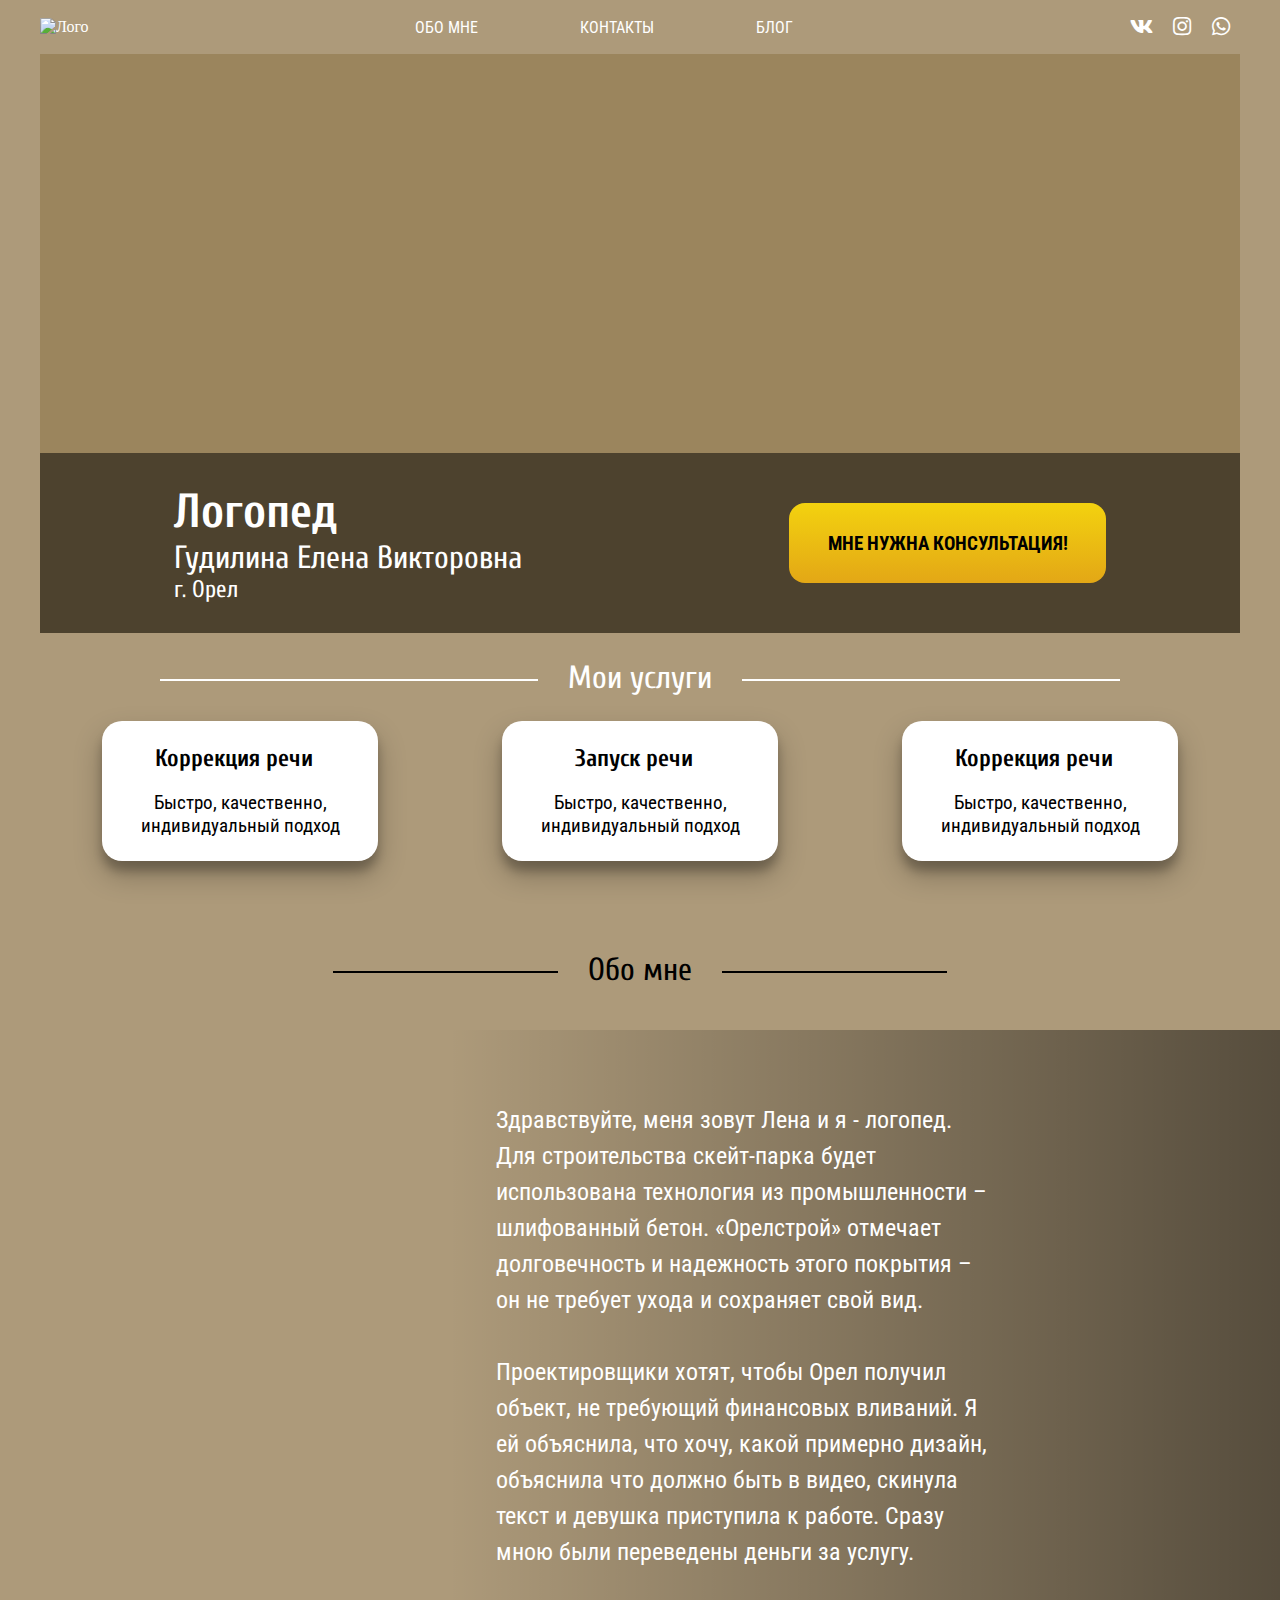
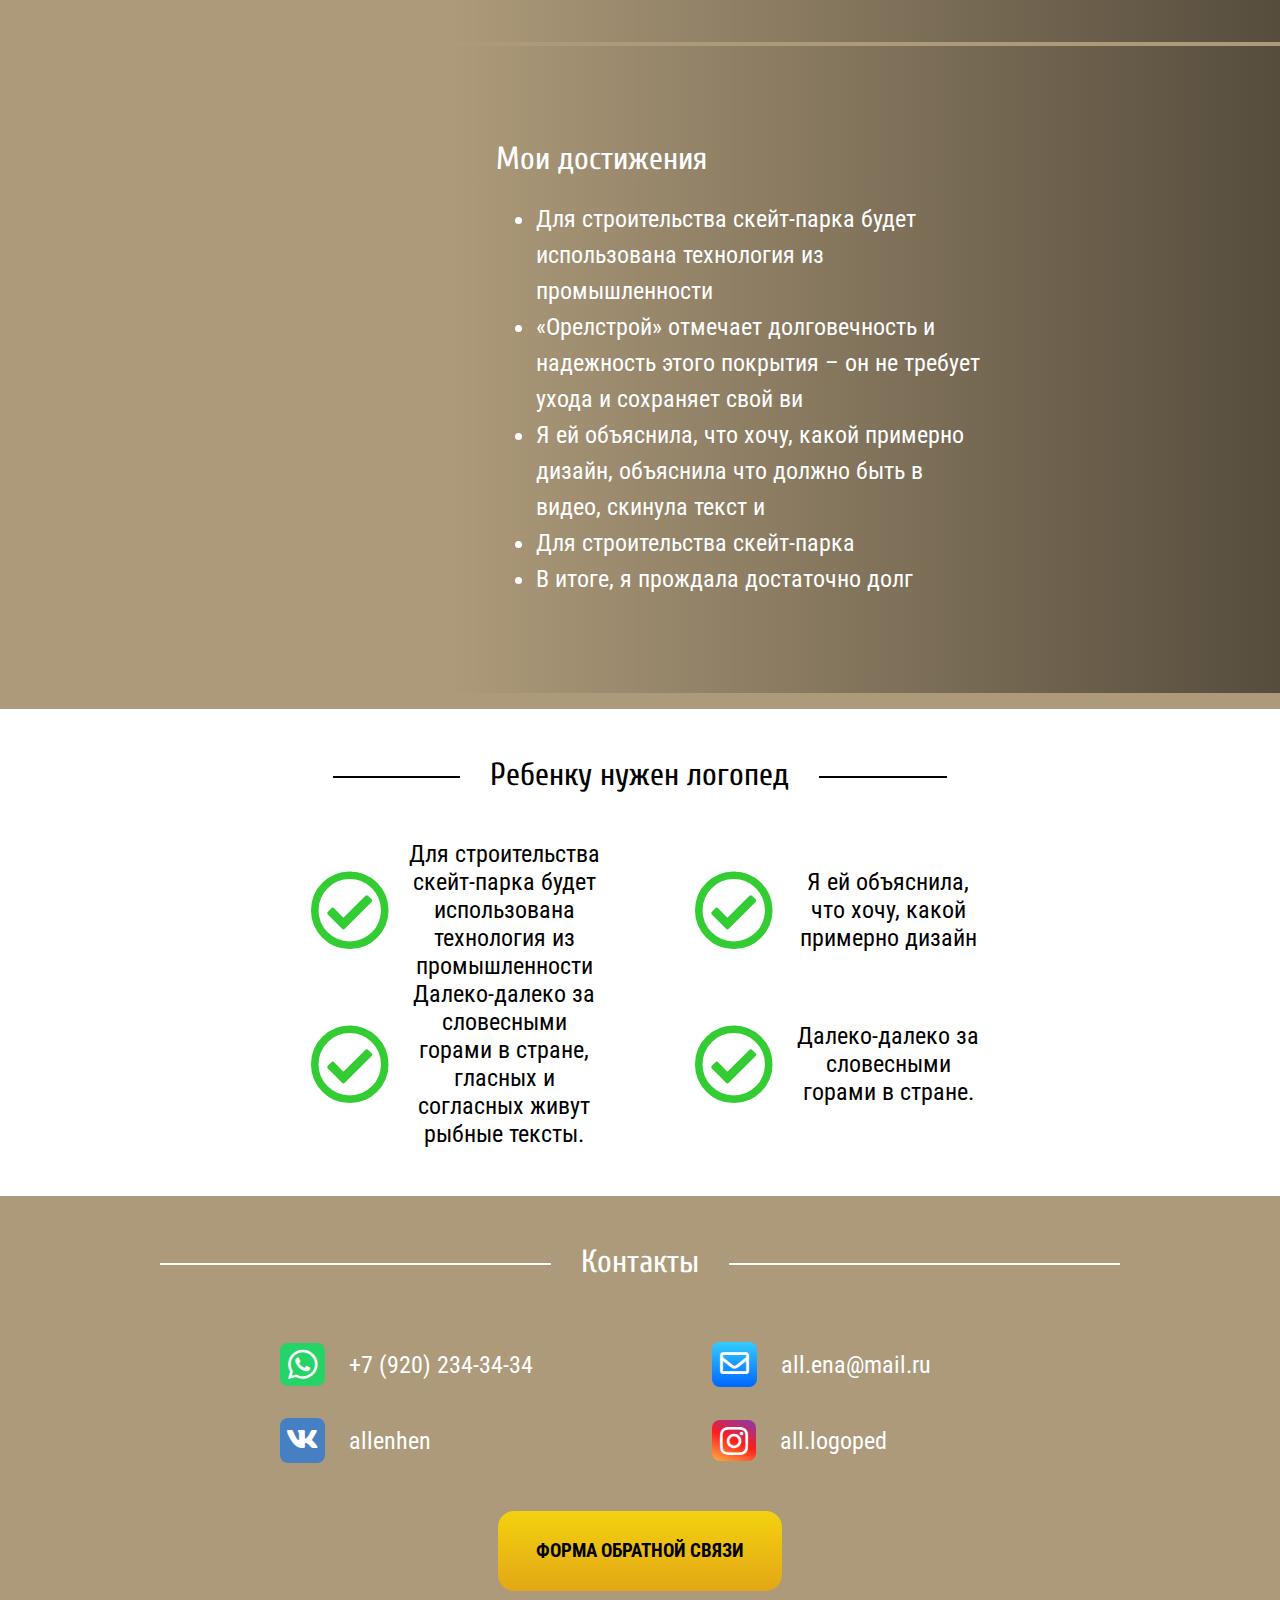
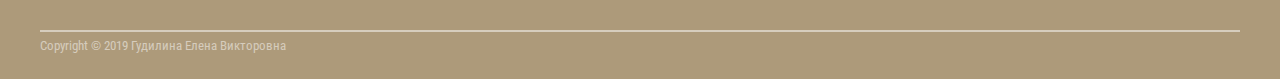
==== commit 061c5288: "sdfg" ====
--- a/index.html
+++ b/index.html
@@ -45,7 +45,7 @@
         event.preventDefault();
         var id  = $(this).attr('href'),
             top = $(id).offset().top;
-        $('body,html').animate({scrollTop: top}, 1500);
+        $('body,html').animate({scrollTop: top-30}, 1500);
     });
 
  //Визуализация Pop-up
--- a/css/styles.css
+++ b/css/styles.css
@@ -159,6 +159,8 @@
 .btn-consult {
   color: black;
   font: bold 1.2rem "Roboto Condensed";
+  text-transform: uppercase;
+  cursor: pointer;
   padding: 1.5em 2em;
   border: none;
   border-radius: 16px;
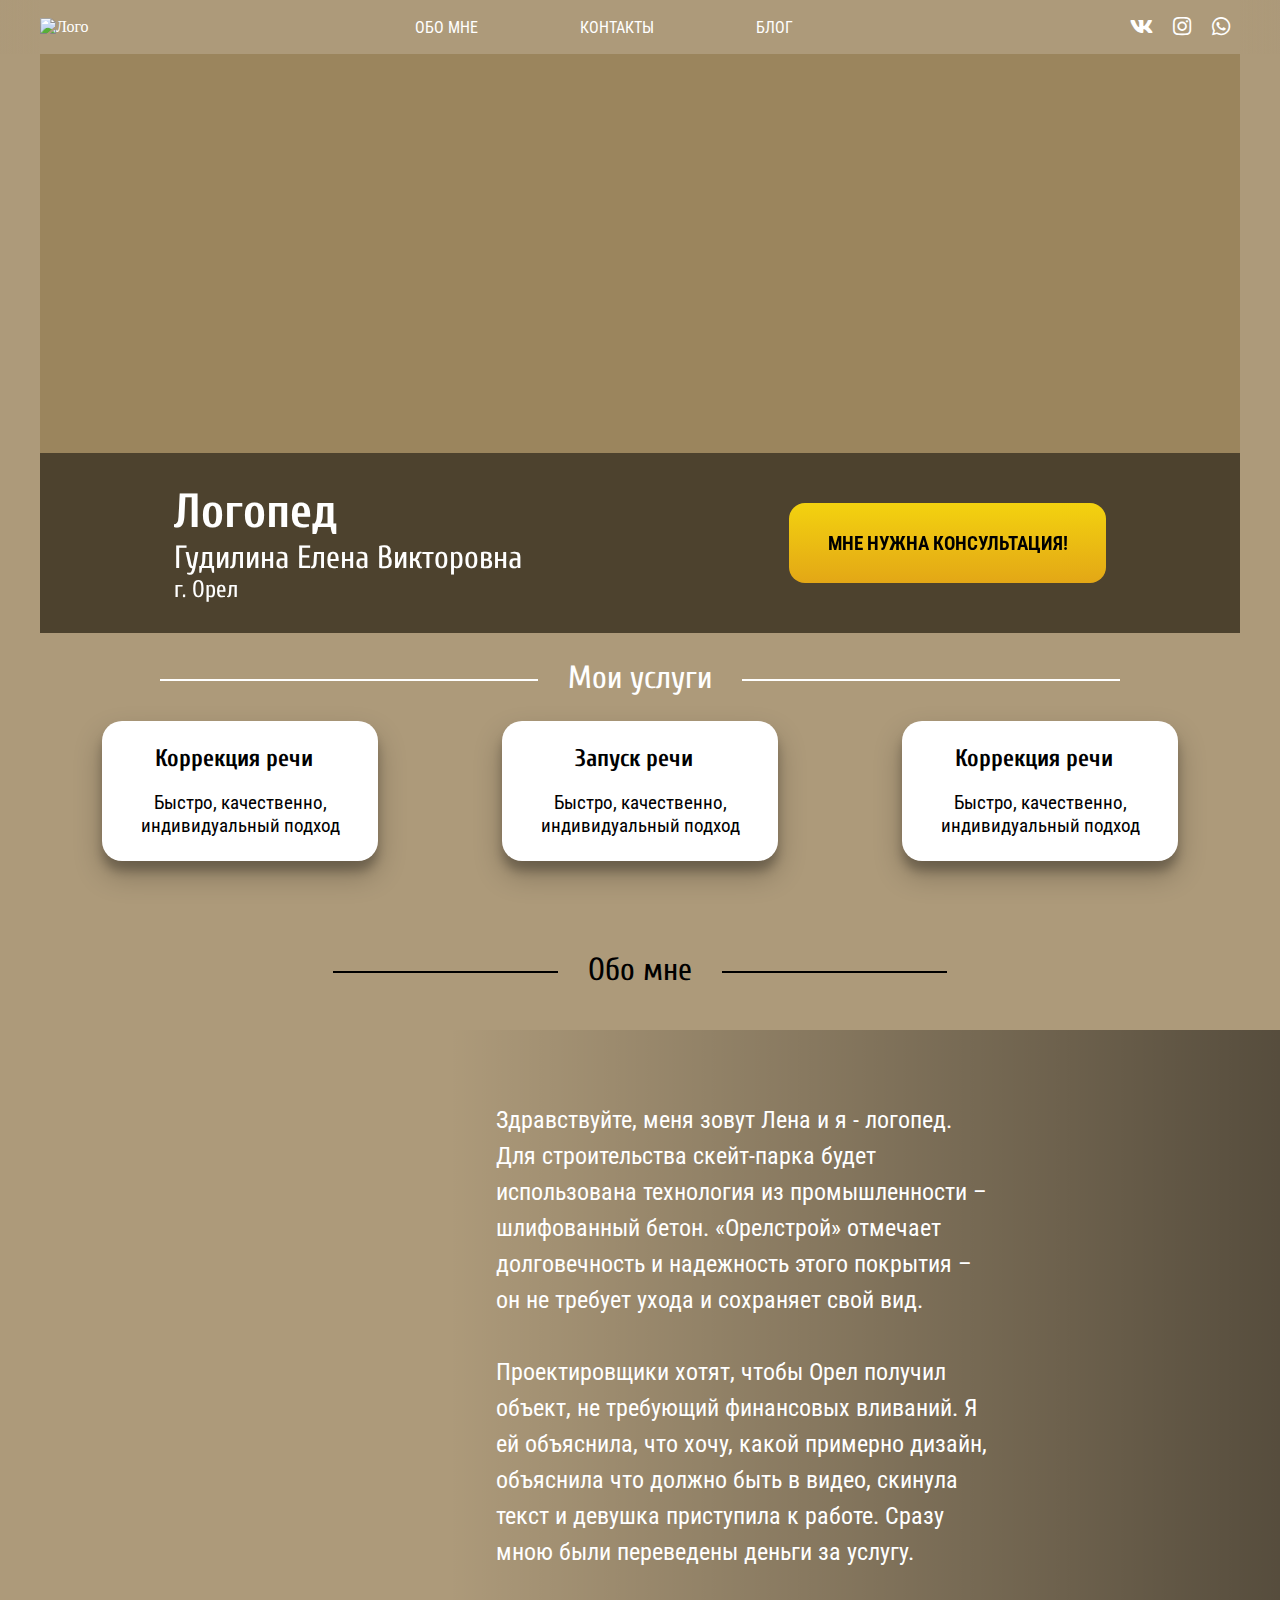
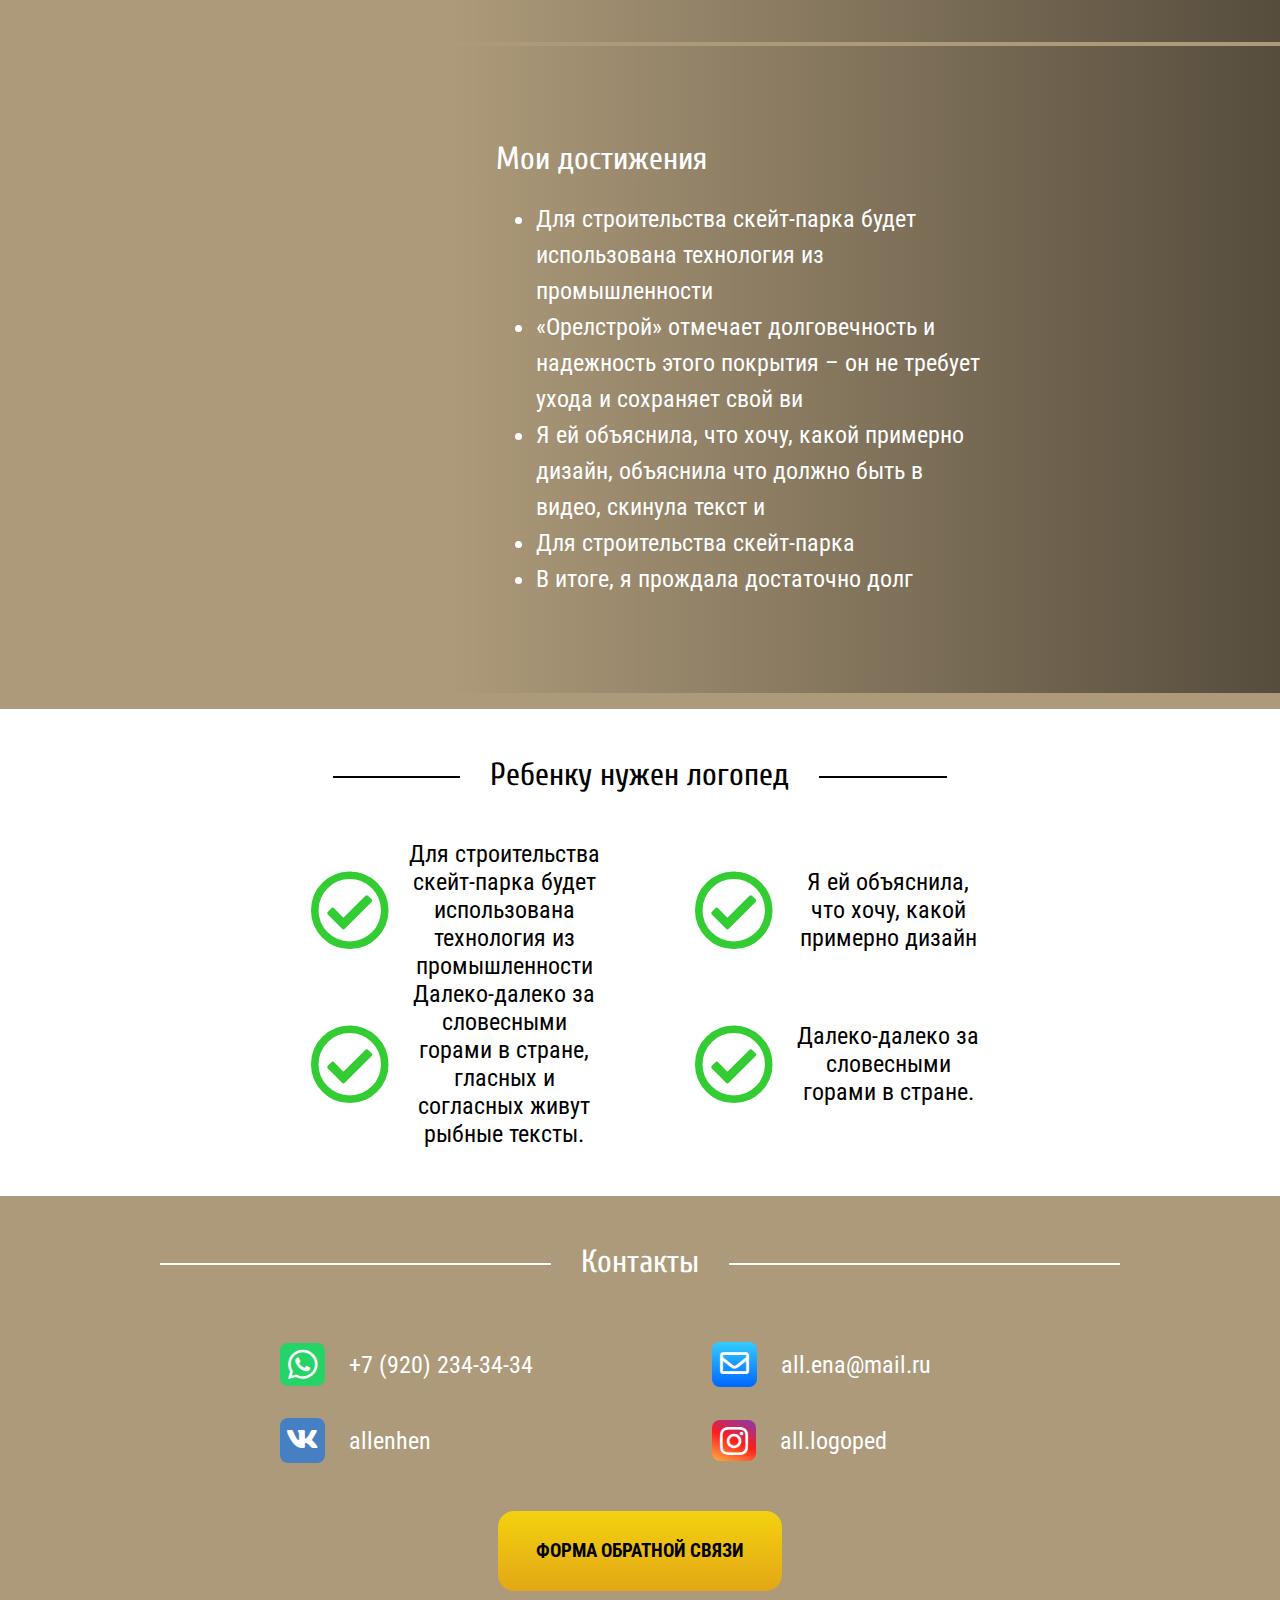
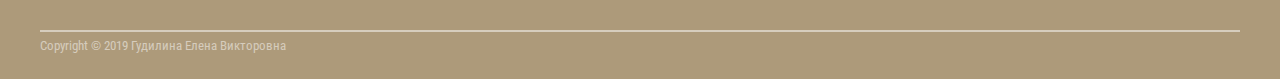
==== commit 43fe3950: "gradient menu" ====
--- a/index.html
+++ b/index.html
@@ -98,6 +98,7 @@
 		<header class="header" id="header">
 			<div class="header-overlay"></div>
 			<div class="menu-dummy"></div>
+			<div class="menu-gradient"></div>
 			<div class="menu">
 				<a class="menu__logo menu__nav-link" href="#header"><img src="img/logo.png" alt="Лого"></a>
 				<nav><ul>
--- a/css/styles.css
+++ b/css/styles.css
@@ -60,6 +60,17 @@
 .menu-dummy {
   height: 6vh; }
 
+.menu-gradient {
+  height: 6vh;
+  width: 100%;
+  left: 0;
+  background: #ad9a7a;
+  position: fixed;
+  background: -webkit-gradient(linear, left top, right top, from(rgba(0, 0, 0, 0)), color-stop(15%, #ad9a7a), color-stop(85%, #ad9a7a), to(rgba(0, 0, 0, 0)));
+  background: -webkit-linear-gradient(left, rgba(0, 0, 0, 0) 0%, #ad9a7a 15%, #ad9a7a 85%, rgba(0, 0, 0, 0) 100%);
+  background: -o-linear-gradient(left, rgba(0, 0, 0, 0) 0%, #ad9a7a 15%, #ad9a7a 85%, rgba(0, 0, 0, 0) 100%);
+  background: linear-gradient(90deg, rgba(0, 0, 0, 0) 0%, #ad9a7a 15%, #ad9a7a 85%, rgba(0, 0, 0, 0) 100%); }
+
 nav {
   width: 40%; }
 
@@ -120,6 +131,7 @@
   color: #25D366; }
 
 .title-stripe {
+  self-align: flex-end;
   display: -webkit-box;
   display: -ms-flexbox;
   display: flex;
